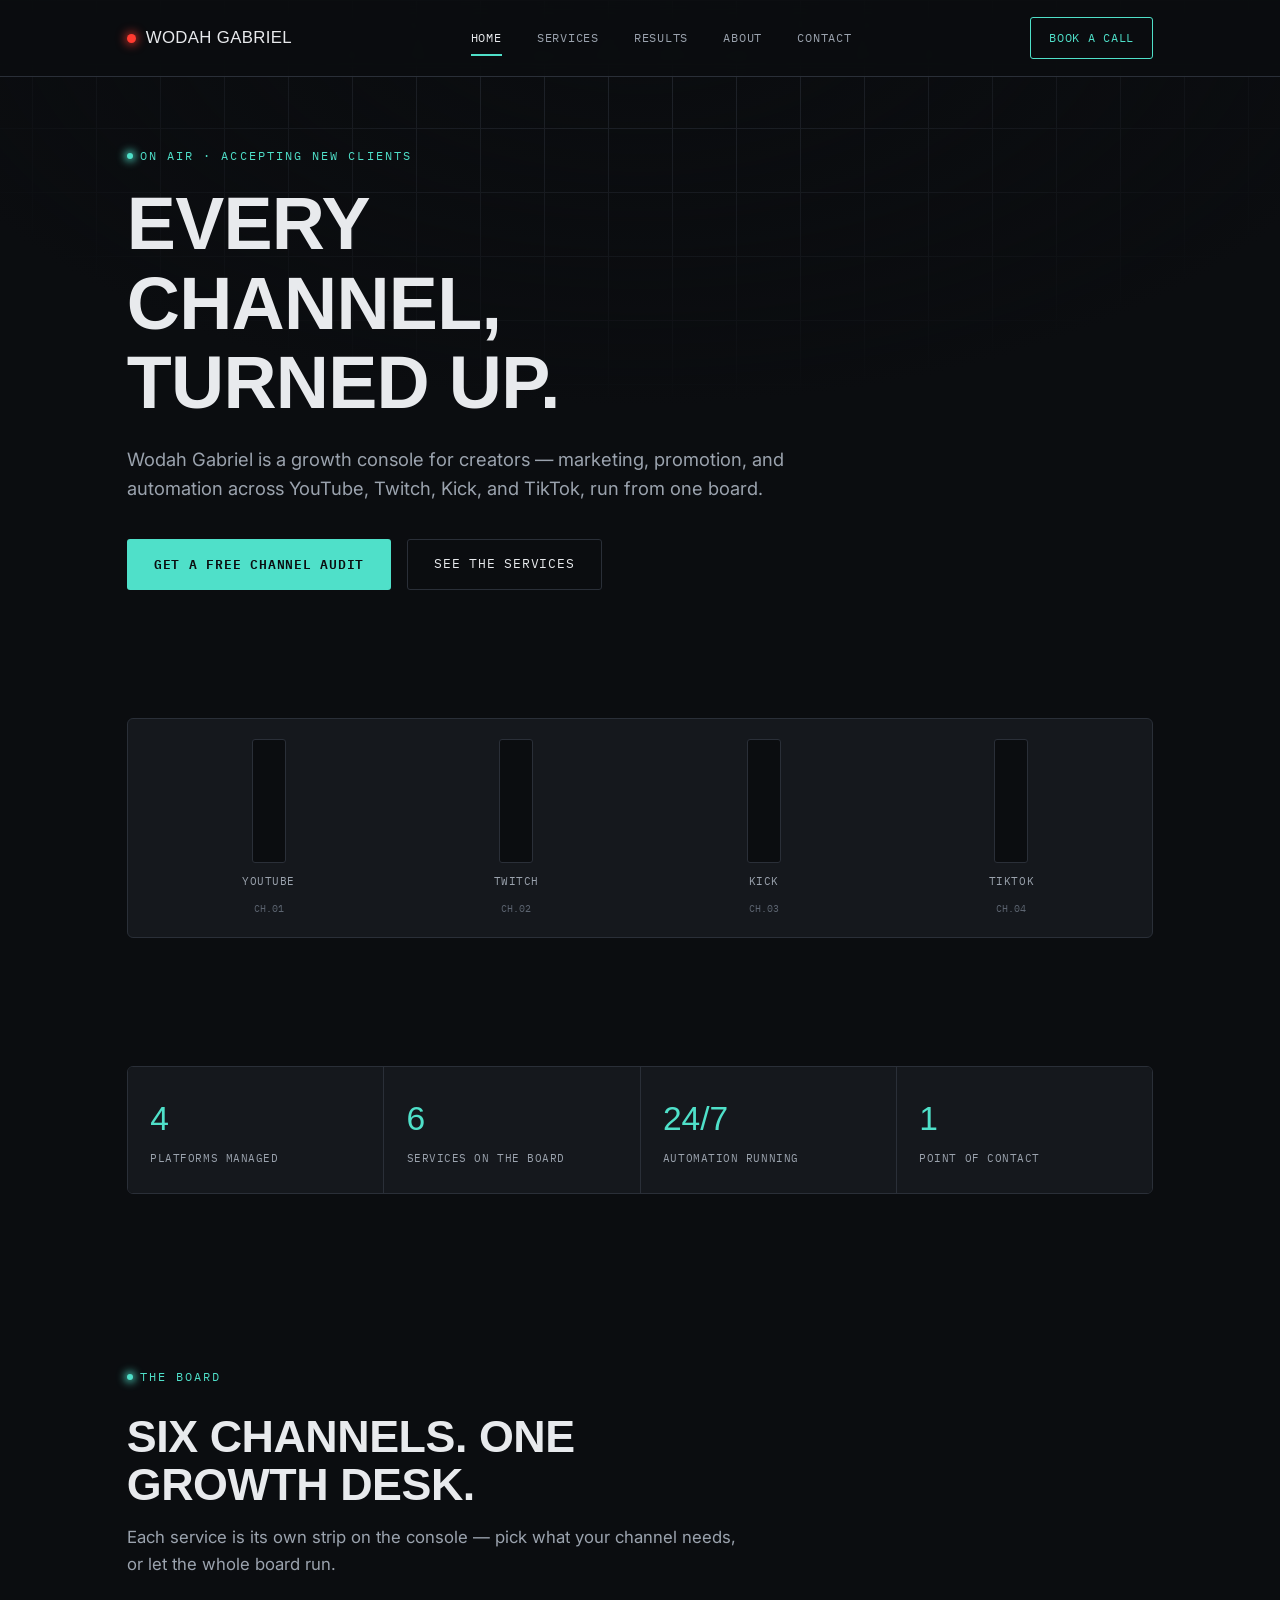
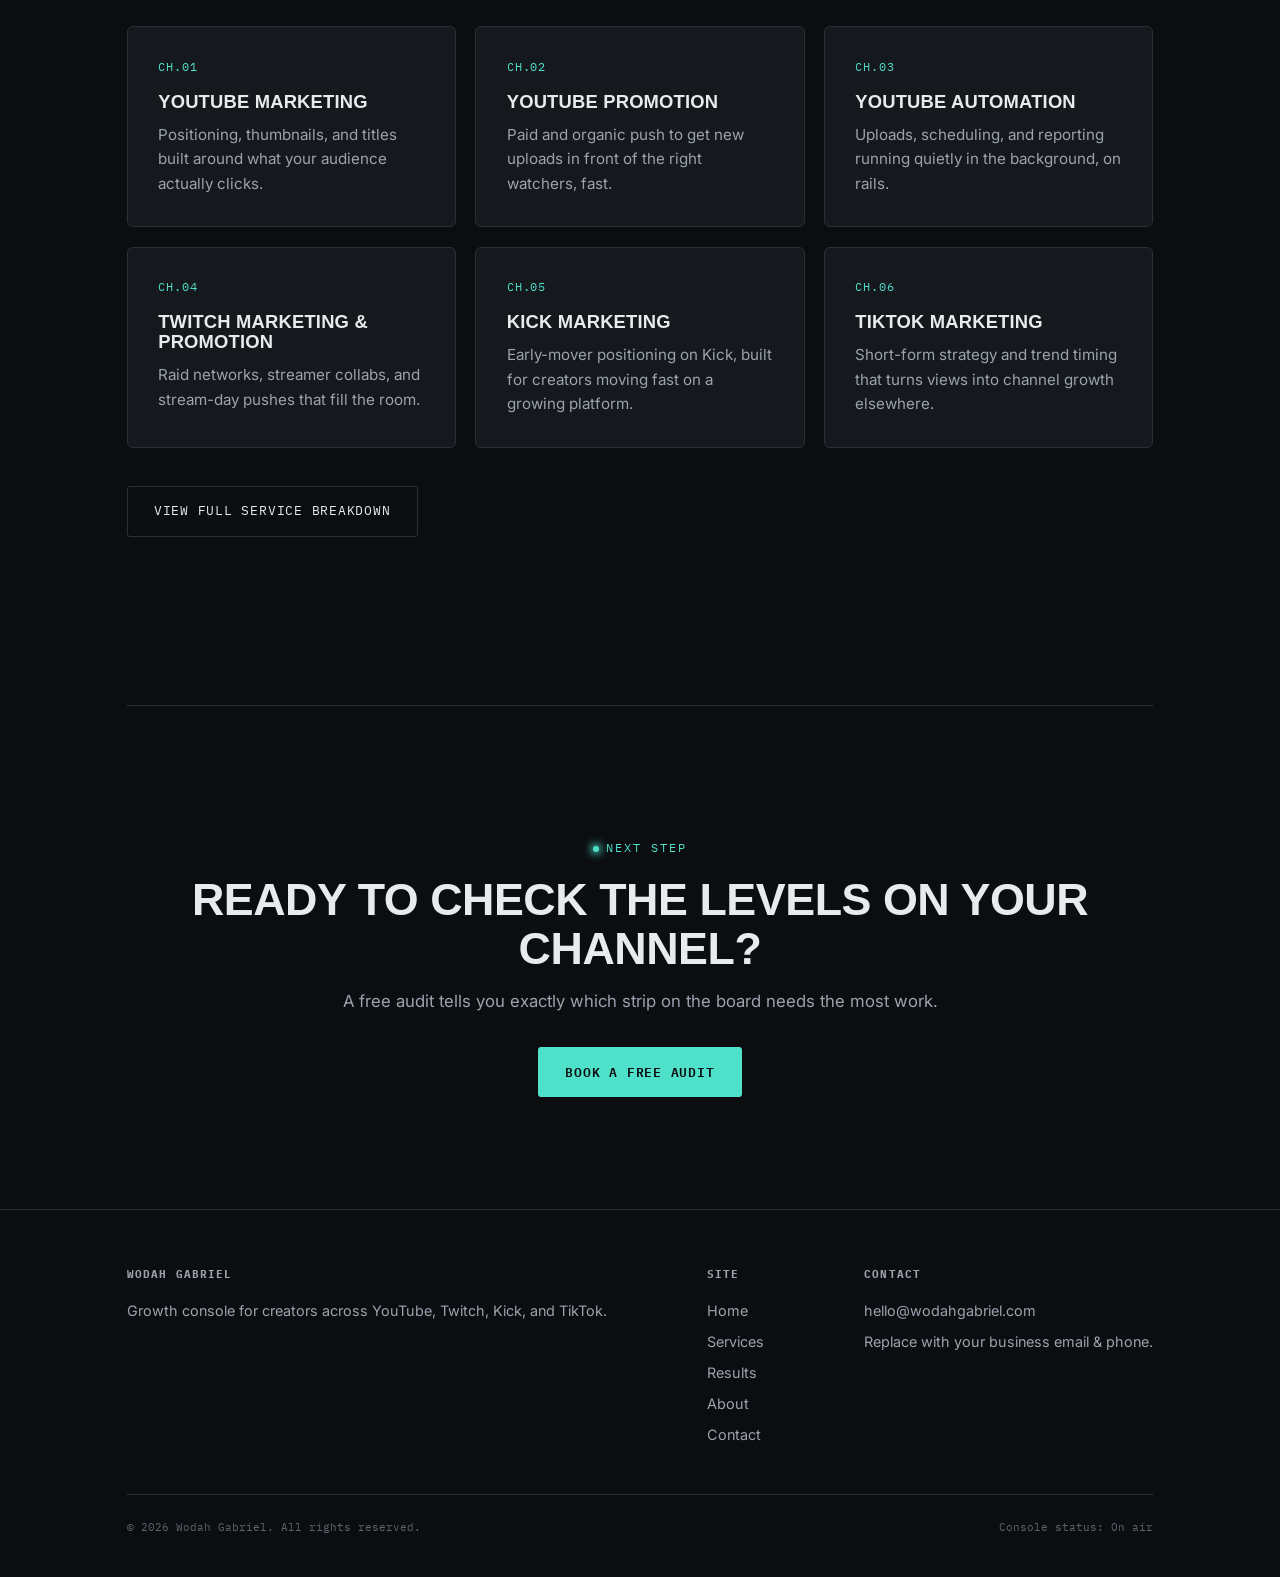
==== index.html @ a5ac324b "Rename index (2).html to index.html" ====
<!DOCTYPE html>
<html lang="en">
<head>
<meta charset="UTF-8">
<meta name="viewport" content="width=device-width, initial-scale=1.0">
<title>Wodah Gabriel — Creator Growth Console</title>
<meta name="description" content="Wodah Gabriel runs marketing, promotion, and automation for YouTube, Twitch, Kick and TikTok creators. One console, every channel, turned up.">
<link rel="stylesheet" href="style.css">
</head>
<body>

<header class="site">
  <div class="nav">
    <a href="index.html" class="brand"><span class="dot"></span> Wodah Gabriel</a>
    <nav class="links">
      <a href="index.html" class="active">Home</a>
      <a href="services.html">Services</a>
      <a href="results.html">Results</a>
      <a href="about.html">About</a>
      <a href="contact.html">Contact</a>
    </nav>
    <a href="contact.html" class="nav-cta">Book a call</a>
  </div>
</header>

<section class="tight">
  <div class="wrap">
    <span class="eyebrow">On air · Accepting new clients</span>
    <h1 style="margin-top:1.1rem; max-width: 15ch;">Every channel, turned up.</h1>
    <p class="lede" style="margin-top:1.4rem; font-size:1.15rem;">Wodah Gabriel is a growth console for creators — marketing, promotion, and automation across YouTube, Twitch, Kick, and TikTok, run from one board.</p>
    <div style="display:flex; gap:1rem; margin-top:2.2rem; flex-wrap:wrap;">
      <a href="contact.html" class="btn btn-primary">Get a free channel audit</a>
      <a href="services.html" class="btn btn-ghost">See the services</a>
    </div>
  </div>
</section>

<section class="tight">
  <div class="wrap">
    <div class="console" role="img" aria-label="Four channel level meters representing YouTube, Twitch, Kick, and TikTok growth">
      <div class="channel">
        <div class="meter"><div class="level"></div></div>
        <span class="label">YouTube</span>
        <span class="id">CH.01</span>
      </div>
      <div class="channel">
        <div class="meter"><div class="level"></div></div>
        <span class="label">Twitch</span>
        <span class="id">CH.02</span>
      </div>
      <div class="channel">
        <div class="meter"><div class="level"></div></div>
        <span class="label">Kick</span>
        <span class="id">CH.03</span>
      </div>
      <div class="channel">
        <div class="meter"><div class="level"></div></div>
        <span class="label">TikTok</span>
        <span class="id">CH.04</span>
      </div>
    </div>
  </div>
</section>

<section class="tight">
  <div class="wrap">
    <div class="readout">
      <div class="stat"><div class="num">4</div><div class="cap">Platforms managed</div></div>
      <div class="stat"><div class="num">6</div><div class="cap">Services on the board</div></div>
      <div class="stat"><div class="num">24/7</div><div class="cap">Automation running</div></div>
      <div class="stat"><div class="num">1</div><div class="cap">Point of contact</div></div>
    </div>
  </div>
</section>

<section>
  <div class="wrap">
    <div class="section-head">
      <span class="eyebrow">The board</span>
      <h2>Six channels. One growth desk.</h2>
      <p class="lede" style="margin-top:1rem;">Each service is its own strip on the console — pick what your channel needs, or let the whole board run.</p>
    </div>
    <div class="panel-grid grid-3">
      <div class="card">
        <span class="ch">CH.01</span>
        <h3>YouTube Marketing</h3>
        <p>Positioning, thumbnails, and titles built around what your audience actually clicks.</p>
      </div>
      <div class="card">
        <span class="ch">CH.02</span>
        <h3>YouTube Promotion</h3>
        <p>Paid and organic push to get new uploads in front of the right watchers, fast.</p>
      </div>
      <div class="card">
        <span class="ch">CH.03</span>
        <h3>YouTube Automation</h3>
        <p>Uploads, scheduling, and reporting running quietly in the background, on rails.</p>
      </div>
      <div class="card">
        <span class="ch">CH.04</span>
        <h3>Twitch Marketing &amp; Promotion</h3>
        <p>Raid networks, streamer collabs, and stream-day pushes that fill the room.</p>
      </div>
      <div class="card">
        <span class="ch">CH.05</span>
        <h3>Kick Marketing</h3>
        <p>Early-mover positioning on Kick, built for creators moving fast on a growing platform.</p>
      </div>
      <div class="card">
        <span class="ch">CH.06</span>
        <h3>TikTok Marketing</h3>
        <p>Short-form strategy and trend timing that turns views into channel growth elsewhere.</p>
      </div>
    </div>
    <div style="margin-top:2.4rem;">
      <a href="services.html" class="btn btn-ghost">View full service breakdown</a>
    </div>
  </div>
</section>

<section class="tight">
  <div class="wrap">
    <hr class="hairline">
  </div>
</section>

<section class="tight">
  <div class="wrap" style="text-align:center;">
    <span class="eyebrow" style="justify-content:center;">Next step</span>
    <h2 style="margin-top:1rem;">Ready to check the levels on your channel?</h2>
    <p class="lede" style="margin: 1rem auto 0; text-align:center;">A free audit tells you exactly which strip on the board needs the most work.</p>
    <div style="margin-top:2rem;">
      <a href="contact.html" class="btn btn-primary">Book a free audit</a>
    </div>
  </div>
</section>

<footer class="site">
  <div class="wrap">
    <div class="footer-grid">
      <div class="footer-col">
        <h4>Wodah Gabriel</h4>
        <p>Growth console for creators across YouTube, Twitch, Kick, and TikTok.</p>
      </div>
      <div class="footer-col">
        <h4>Site</h4>
        <a href="index.html">Home</a>
        <a href="services.html">Services</a>
        <a href="results.html">Results</a>
        <a href="about.html">About</a>
        <a href="contact.html">Contact</a>
      </div>
      <div class="footer-col">
        <h4>Contact</h4>
        <a href="mailto:hello@wodahgabriel.com">hello@wodahgabriel.com</a>
        <p>Replace with your business email &amp; phone.</p>
      </div>
    </div>
    <div class="footer-bottom">
      <span>© 2026 Wodah Gabriel. All rights reserved.</span>
      <span>Console status: On air</span>
    </div>
  </div>
</footer>

</body>
</html>
---- style.css ----
/* ============================================================
   WODAH GABRIEL — Broadcast Console Design System
   ============================================================ */

@import url('https://fonts.googleapis.com/css2?family=Archivo+Expanded:wght@600;700;800&family=Inter:wght@400;500;600;700&family=IBM+Plex+Mono:wght@400;500;600&display=swap');

:root {
  /* Color tokens */
  --void: #0B0D10;
  --panel: #15181D;
  --panel-raised: #1B1F26;
  --hairline: #2A2F38;
  --signal-red: #FF3B30;
  --console-cyan: #4FE0C9;
  --fader-amber: #F5A623;
  --text-hi: #E8EAED;
  --text-mid: #9BA3AE;
  --text-low: #5C6470;

  /* Type */
  --display: 'Archivo Expanded', sans-serif;
  --body: 'Inter', sans-serif;
  --mono: 'IBM Plex Mono', monospace;

  /* Layout */
  --max-w: 1180px;
  --edge: 6vw;
}

* { box-sizing: border-box; margin: 0; padding: 0; }

html { scroll-behavior: smooth; }

body {
  background: var(--void);
  color: var(--text-hi);
  font-family: var(--body);
  line-height: 1.6;
  -webkit-font-smoothing: antialiased;
  background-image:
    linear-gradient(var(--hairline) 1px, transparent 1px),
    linear-gradient(90deg, var(--hairline) 1px, transparent 1px);
  background-size: 64px 64px;
  background-position: center top;
  background-attachment: fixed;
  background-color: var(--void);
}

/* subtle grid fade so it doesn't overwhelm content */
body::before {
  content: "";
  position: fixed;
  inset: 0;
  background: radial-gradient(ellipse 80% 60% at 50% 0%, rgba(11,13,16,0.2), var(--void) 75%);
  pointer-events: none;
  z-index: 0;
}

a { color: inherit; text-decoration: none; }
img { max-width: 100%; display: block; }
ul { list-style: none; }

.wrap { max-width: var(--max-w); margin: 0 auto; padding: 0 var(--edge); position: relative; z-index: 1; }

h1, h2, h3 {
  font-family: var(--display);
  font-weight: 700;
  letter-spacing: -0.01em;
  line-height: 1.08;
  text-transform: uppercase;
}

h1 { font-size: clamp(2.4rem, 6vw, 4.6rem); }
h2 { font-size: clamp(1.8rem, 4vw, 2.8rem); }
h3 { font-size: 1.15rem; letter-spacing: 0.01em; }

.eyebrow {
  font-family: var(--mono);
  font-size: 0.72rem;
  letter-spacing: 0.18em;
  text-transform: uppercase;
  color: var(--console-cyan);
  display: inline-flex;
  align-items: center;
  gap: 0.6em;
}
.eyebrow::before {
  content: "";
  width: 6px; height: 6px;
  border-radius: 50%;
  background: var(--console-cyan);
  box-shadow: 0 0 8px 2px var(--console-cyan);
}

p.lede { color: var(--text-mid); font-size: 1.05rem; max-width: 60ch; }

/* ---------- Header / Nav ---------- */
header.site {
  position: sticky; top: 0; z-index: 50;
  background: rgba(11,13,16,0.85);
  backdrop-filter: blur(10px);
  border-bottom: 1px solid var(--hairline);
}
.nav {
  max-width: var(--max-w); margin: 0 auto; padding: 0 var(--edge);
  display: flex; align-items: center; justify-content: space-between;
  height: 76px;
}
.brand { display: flex; align-items: center; gap: 10px; font-family: var(--display); font-size: 1.05rem; letter-spacing: 0.02em; text-transform: uppercase; }
.brand .dot { width: 9px; height: 9px; border-radius: 50%; background: var(--signal-red); box-shadow: 0 0 10px 2px rgba(255,59,48,0.7); animation: pulse 2s ease-in-out infinite; }
@keyframes pulse { 0%,100%{opacity:1} 50%{opacity:0.35} }

nav.links { display: flex; gap: 2.2rem; font-family: var(--mono); font-size: 0.78rem; letter-spacing: 0.06em; text-transform: uppercase; }
nav.links a { color: var(--text-mid); position: relative; padding: 6px 0; transition: color .2s; }
nav.links a:hover, nav.links a.active { color: var(--text-hi); }
nav.links a.active::after {
  content: ""; position: absolute; left: 0; right: 0; bottom: -2px; height: 2px; background: var(--console-cyan);
}

.nav-cta {
  font-family: var(--mono); font-size: 0.75rem; letter-spacing: 0.06em; text-transform: uppercase;
  border: 1px solid var(--console-cyan); color: var(--console-cyan);
  padding: 10px 18px; border-radius: 3px; transition: all .2s;
}
.nav-cta:hover { background: var(--console-cyan); color: var(--void); }

.menu-toggle { display: none; }

/* ---------- Buttons ---------- */
.btn {
  display: inline-flex; align-items: center; gap: 10px;
  font-family: var(--mono); font-size: 0.8rem; letter-spacing: 0.06em; text-transform: uppercase;
  padding: 14px 26px; border-radius: 3px; border: 1px solid transparent; cursor: pointer;
  transition: transform .15s ease, box-shadow .15s ease;
}
.btn-primary { background: var(--console-cyan); color: var(--void); font-weight: 600; }
.btn-primary:hover { transform: translateY(-2px); box-shadow: 0 8px 24px rgba(79,224,201,0.25); }
.btn-ghost { border-color: var(--hairline); color: var(--text-hi); }
.btn-ghost:hover { border-color: var(--text-mid); }

/* ---------- Sections ---------- */
section { padding: 6.5rem 0; position: relative; z-index: 1; }
section.tight { padding: 4rem 0; }
.section-head { margin-bottom: 3rem; max-width: 62ch; }
.section-head .eyebrow { margin-bottom: 1rem; }
.section-head h2 { margin-top: 0.6rem; }

hr.hairline { border: none; border-top: 1px solid var(--hairline); }

/* ---------- Channel strip meters (signature element) ---------- */
.console {
  display: flex; gap: clamp(10px, 2vw, 22px);
  align-items: flex-end;
  height: 220px;
  padding: 20px clamp(16px,3vw,28px);
  background: var(--panel);
  border: 1px solid var(--hairline);
  border-radius: 6px;
}
.channel { flex: 1; display: flex; flex-direction: column; align-items: center; justify-content: flex-end; height: 100%; gap: 10px; }
.meter {
  width: 100%; max-width: 34px; height: 140px;
  background: var(--void);
  border: 1px solid var(--hairline);
  border-radius: 3px;
  display: flex; flex-direction: column-reverse; overflow: hidden;
}
.meter .level {
  width: 100%;
  background: linear-gradient(to top, var(--console-cyan), var(--fader-amber) 85%, var(--signal-red) 100%);
  animation: rise 2.6s ease-in-out infinite alternate;
  border-radius: 2px 2px 0 0;
}
.channel:nth-child(1) .level { animation-delay: 0s; --h: 78%; }
.channel:nth-child(2) .level { animation-delay: .3s; --h: 55%; }
.channel:nth-child(3) .level { animation-delay: .6s; --h: 88%; }
.channel:nth-child(4) .level { animation-delay: .9s; --h: 62%; }
@keyframes rise { from { height: 18%; } to { height: var(--h, 70%); } }
.channel .label { font-family: var(--mono); font-size: 0.68rem; letter-spacing: 0.05em; color: var(--text-mid); text-transform: uppercase; text-align: center; }
.channel .id { font-family: var(--mono); font-size: 0.62rem; color: var(--text-low); }

@media (prefers-reduced-motion: reduce) {
  .meter .level, .brand .dot { animation: none; }
  .meter .level { height: var(--h, 70%); }
}

/* ---------- Cards / panels ---------- */
.panel-grid { display: grid; gap: 1.2rem; }
.grid-2 { grid-template-columns: repeat(2, 1fr); }
.grid-3 { grid-template-columns: repeat(3, 1fr); }

.card {
  background: var(--panel);
  border: 1px solid var(--hairline);
  border-radius: 6px;
  padding: 1.9rem;
  transition: border-color .2s, transform .2s;
}
.card:hover { border-color: var(--console-cyan); transform: translateY(-3px); }
.card .ch {
  font-family: var(--mono); font-size: 0.72rem; color: var(--console-cyan); letter-spacing: 0.08em; margin-bottom: 1rem; display: block;
}
.card h3 { margin-bottom: 0.7rem; }
.card p { color: var(--text-mid); font-size: 0.95rem; }
.card .tags { margin-top: 1rem; display: flex; gap: 0.5rem; flex-wrap: wrap; }
.tag {
  font-family: var(--mono); font-size: 0.65rem; letter-spacing: 0.04em; text-transform: uppercase;
  color: var(--text-low); border: 1px solid var(--hairline); padding: 3px 9px; border-radius: 20px;
}

/* ---------- Stat readout row ---------- */
.readout { display: flex; flex-wrap: wrap; gap: 0; border: 1px solid var(--hairline); border-radius: 6px; overflow: hidden; }
.readout .stat { flex: 1; min-width: 150px; padding: 1.6rem 1.4rem; border-right: 1px solid var(--hairline); background: var(--panel); }
.readout .stat:last-child { border-right: none; }
.readout .num { font-family: var(--display); font-size: 2.1rem; color: var(--console-cyan); }
.readout .cap { font-family: var(--mono); font-size: 0.68rem; color: var(--text-mid); letter-spacing: 0.05em; text-transform: uppercase; margin-top: 4px; }

/* ---------- Footer ---------- */
footer.site {
  border-top: 1px solid var(--hairline);
  padding: 3.5rem 0 2.5rem;
  margin-top: 3rem;
}
.footer-grid { display: flex; justify-content: space-between; flex-wrap: wrap; gap: 2rem; }
.footer-col h4 { font-family: var(--mono); font-size: 0.7rem; letter-spacing: 0.1em; text-transform: uppercase; color: var(--text-mid); margin-bottom: 0.9rem; }
.footer-col a, .footer-col p { color: var(--text-mid); font-size: 0.9rem; display: block; margin-bottom: 0.5rem; }
.footer-col a:hover { color: var(--console-cyan); }
.footer-bottom { margin-top: 2.5rem; padding-top: 1.5rem; border-top: 1px solid var(--hairline); font-family: var(--mono); font-size: 0.7rem; color: var(--text-low); display: flex; justify-content: space-between; flex-wrap: wrap; gap: 1rem; }

/* ---------- Forms ---------- */
.field { margin-bottom: 1.3rem; }
.field label { display: block; font-family: var(--mono); font-size: 0.72rem; letter-spacing: 0.06em; text-transform: uppercase; color: var(--text-mid); margin-bottom: 0.55rem; }
.field input, .field select, .field textarea {
  width: 100%; background: var(--panel); border: 1px solid var(--hairline); border-radius: 4px;
  padding: 0.85rem 1rem; color: var(--text-hi); font-family: var(--body); font-size: 0.95rem;
}
.field input:focus, .field select:focus, .field textarea:focus {
  outline: none; border-color: var(--console-cyan);
}
.field textarea { min-height: 130px; resize: vertical; }

/* Visible keyboard focus everywhere */
a:focus-visible, button:focus-visible, input:focus-visible, textarea:focus-visible, select:focus-visible {
  outline: 2px solid var(--console-cyan); outline-offset: 2px;
}

/* ---------- Responsive ---------- */
@media (max-width: 860px) {
  .grid-2, .grid-3 { grid-template-columns: 1fr; }
  nav.links { display: none; }
  .menu-toggle { display: block; }
  .console { height: auto; flex-wrap: wrap; }
  .channel { min-width: 70px; height: 180px; }
  .readout .stat { min-width: 45%; }
}
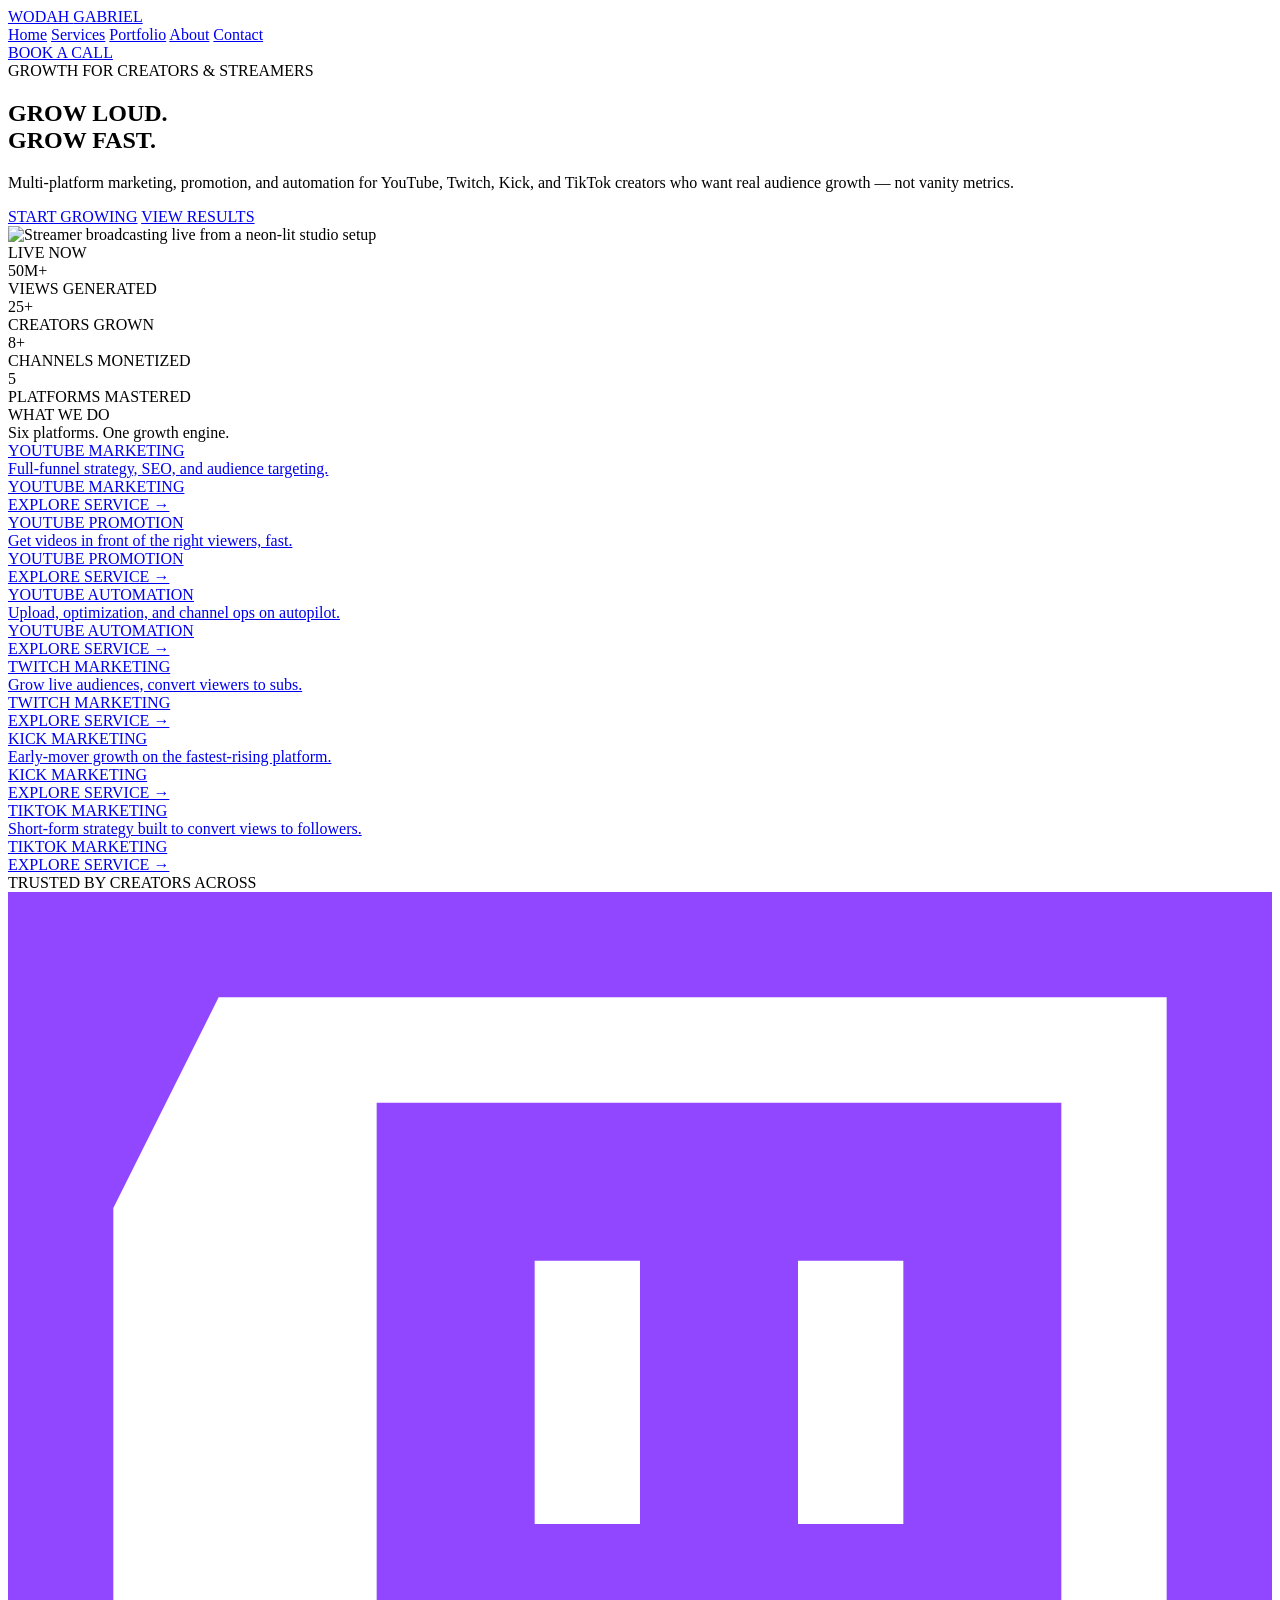
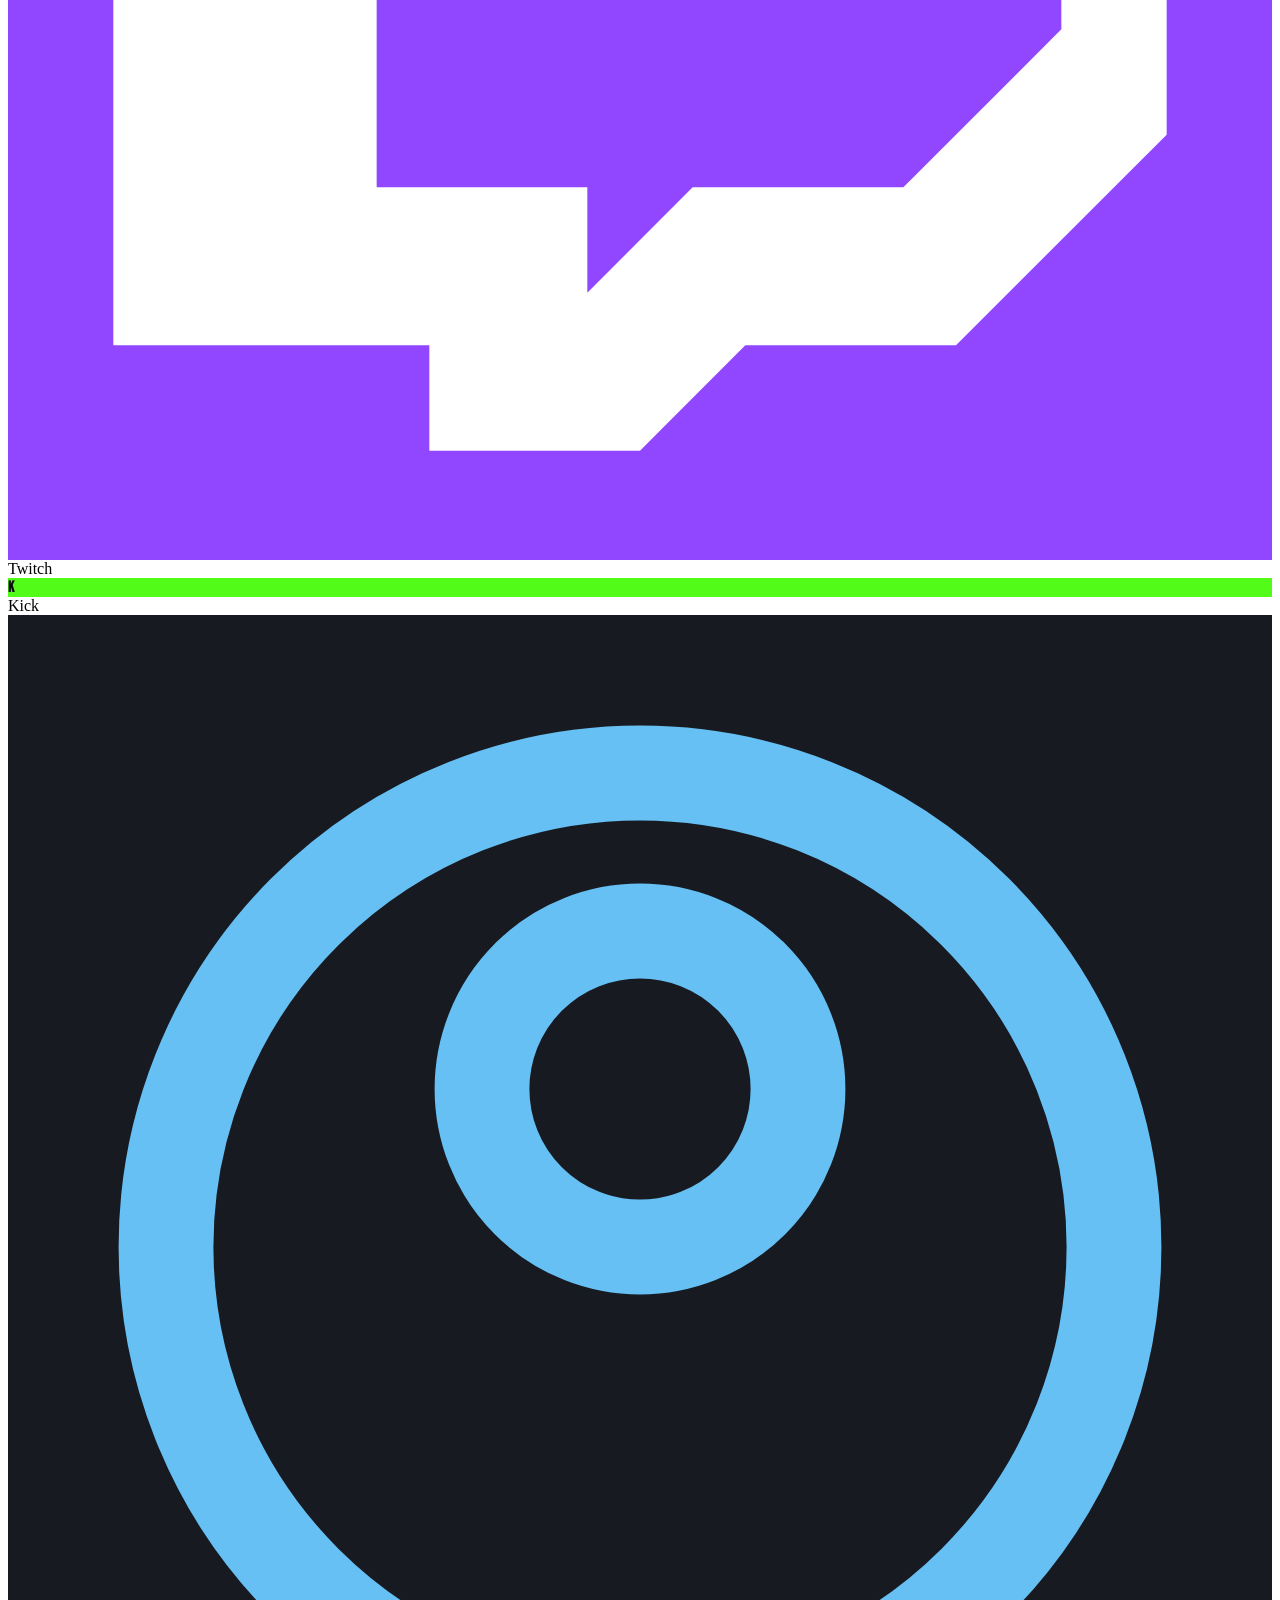
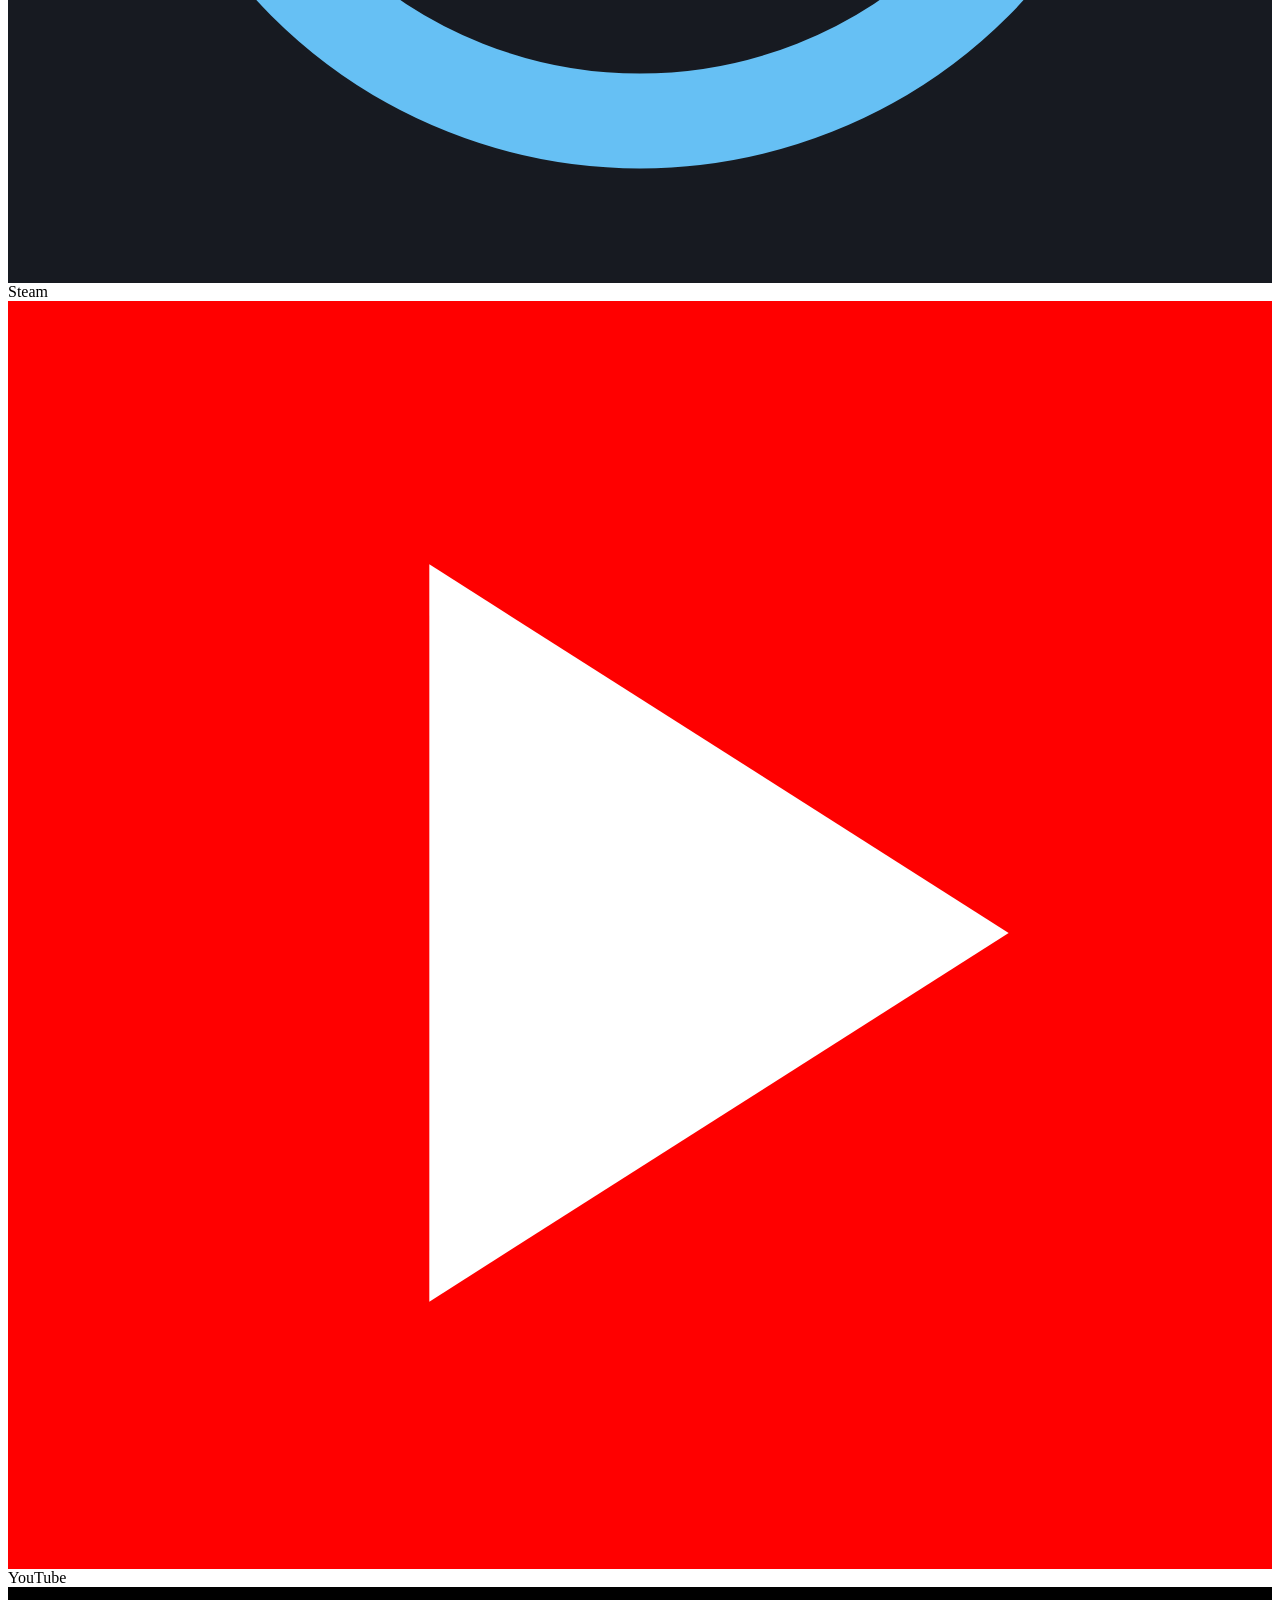
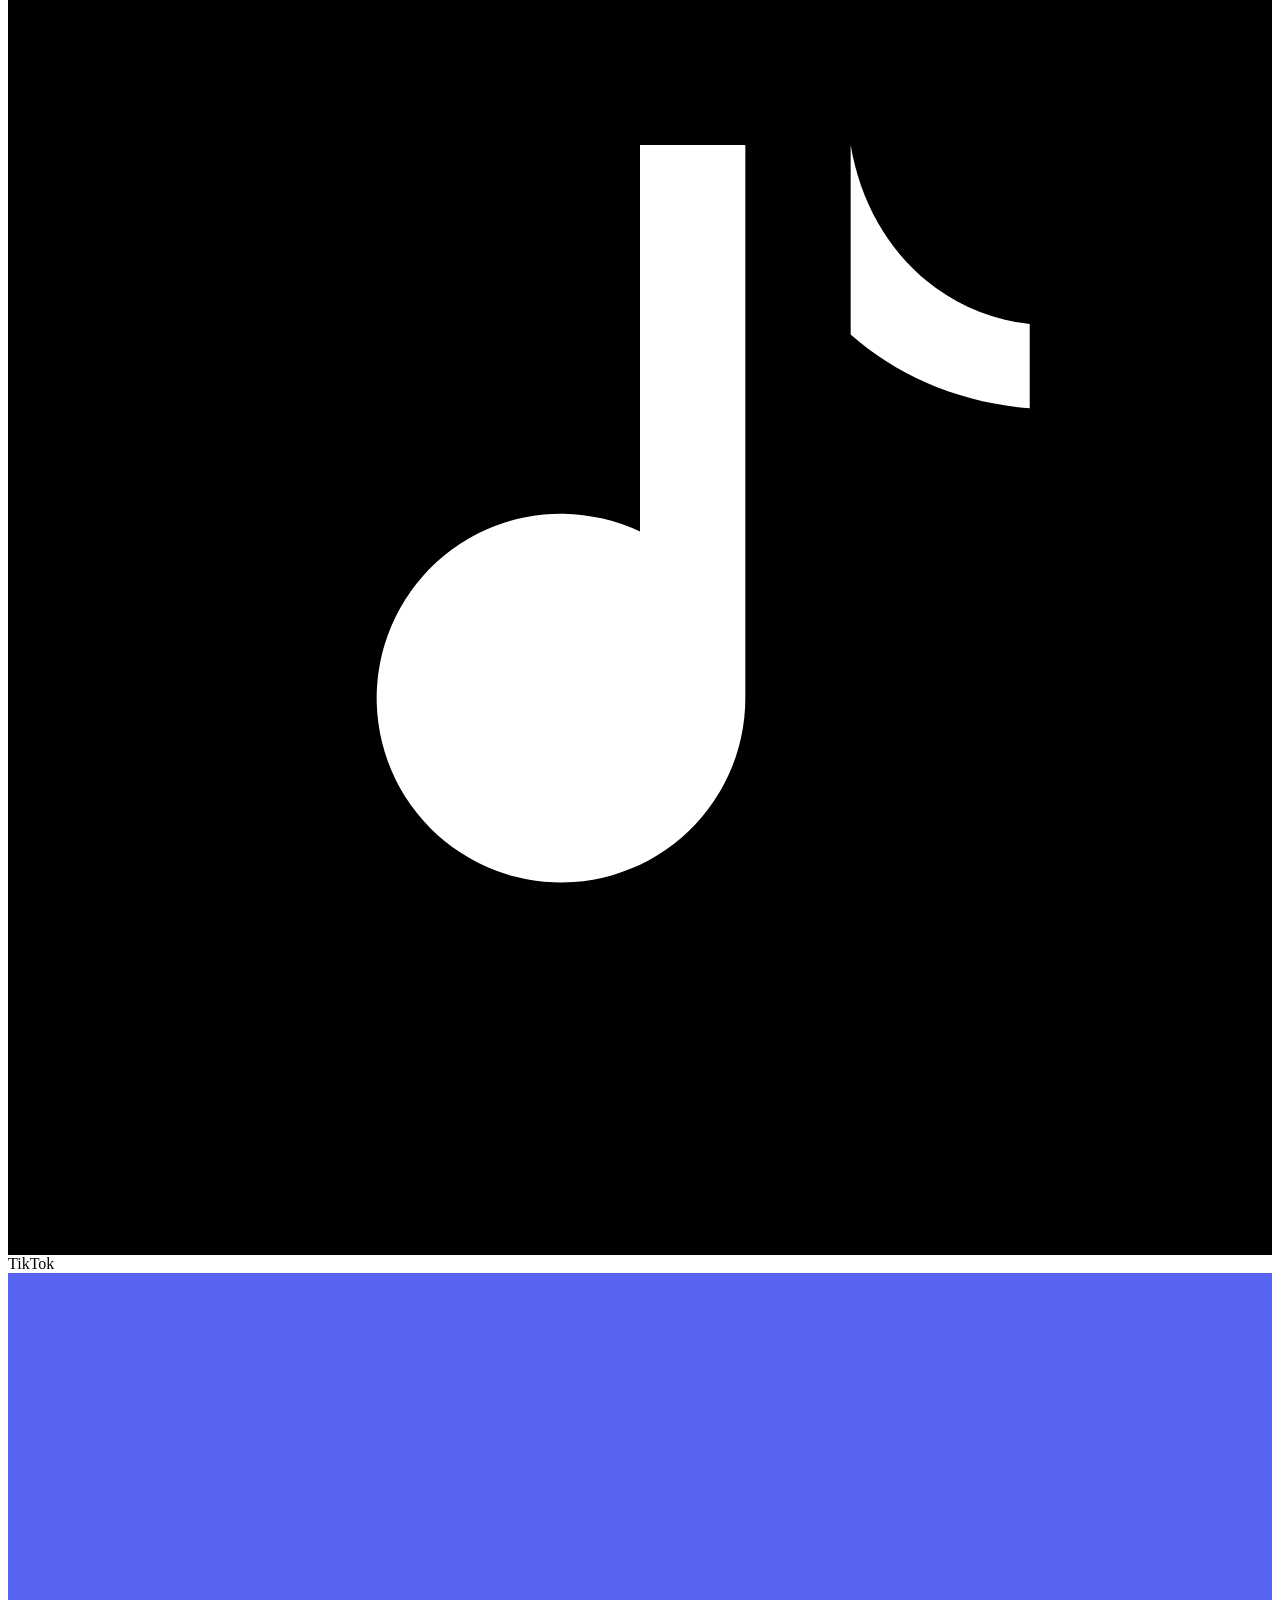
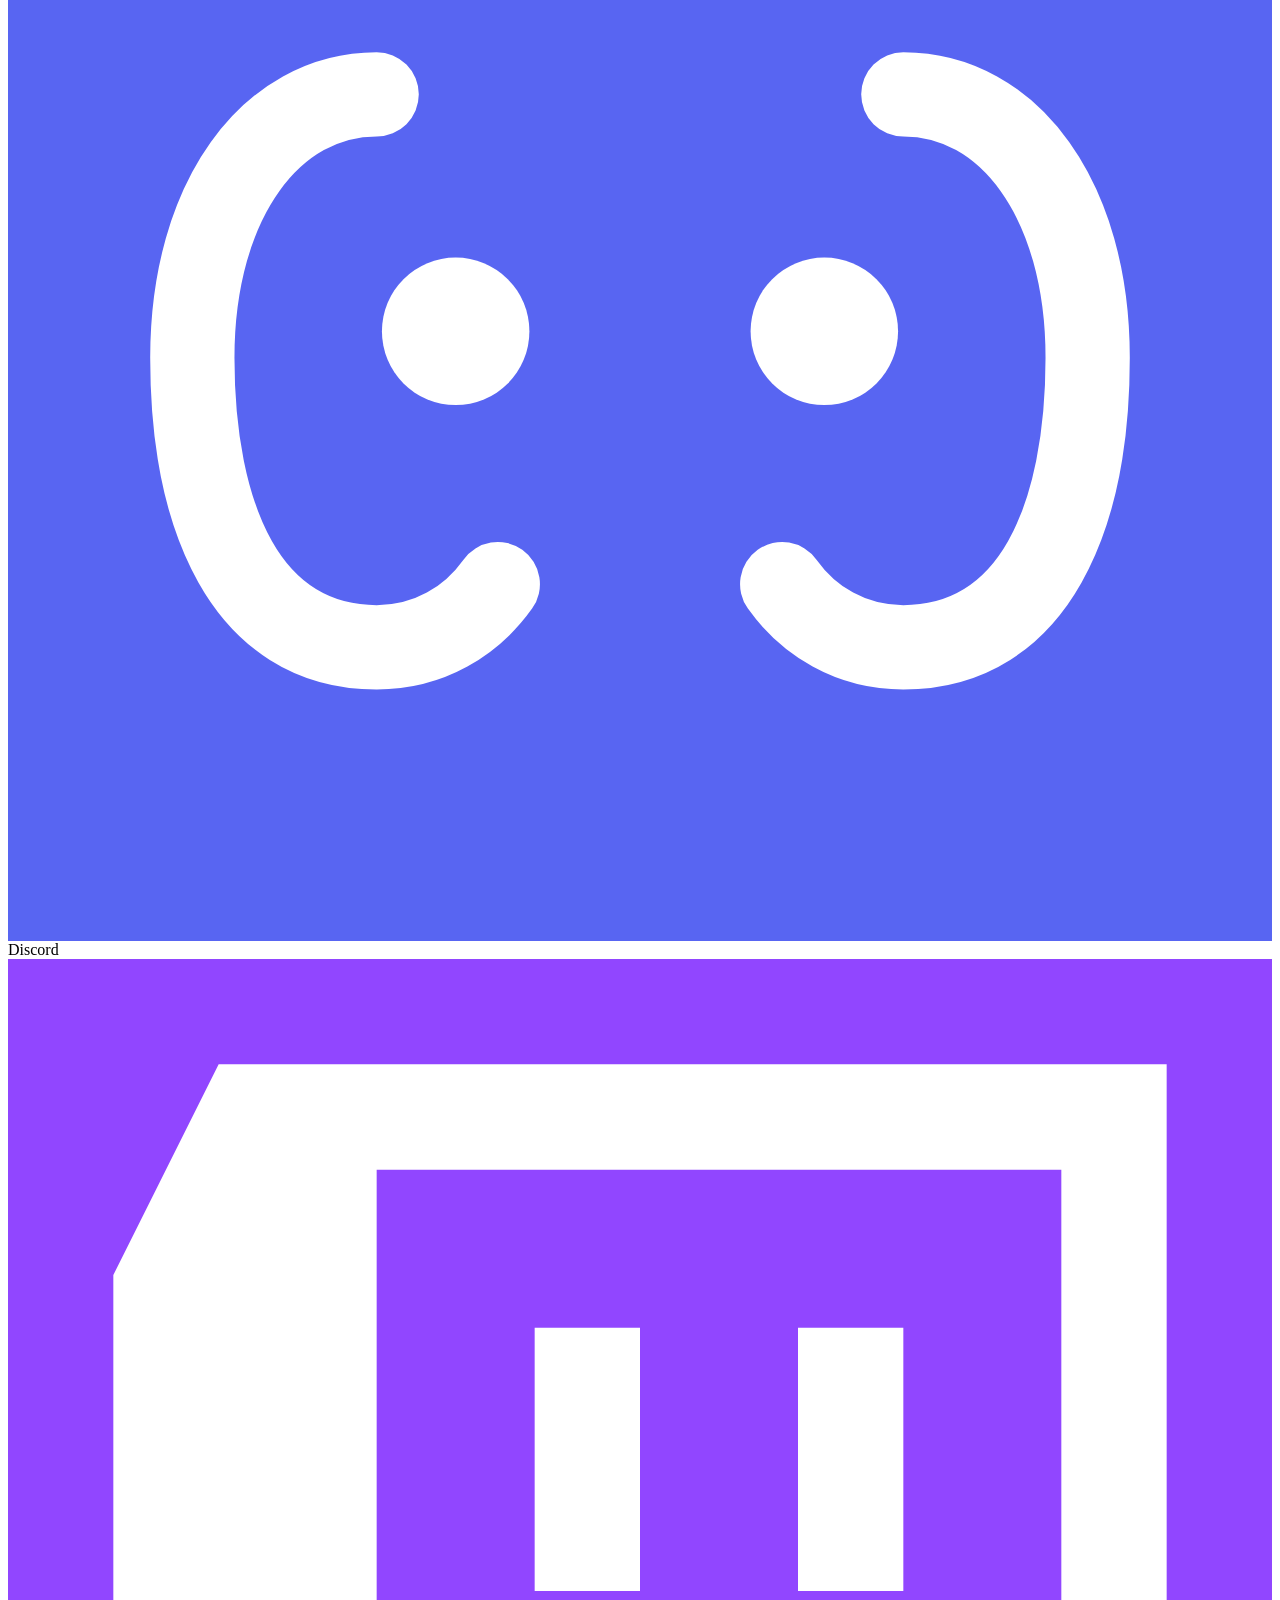
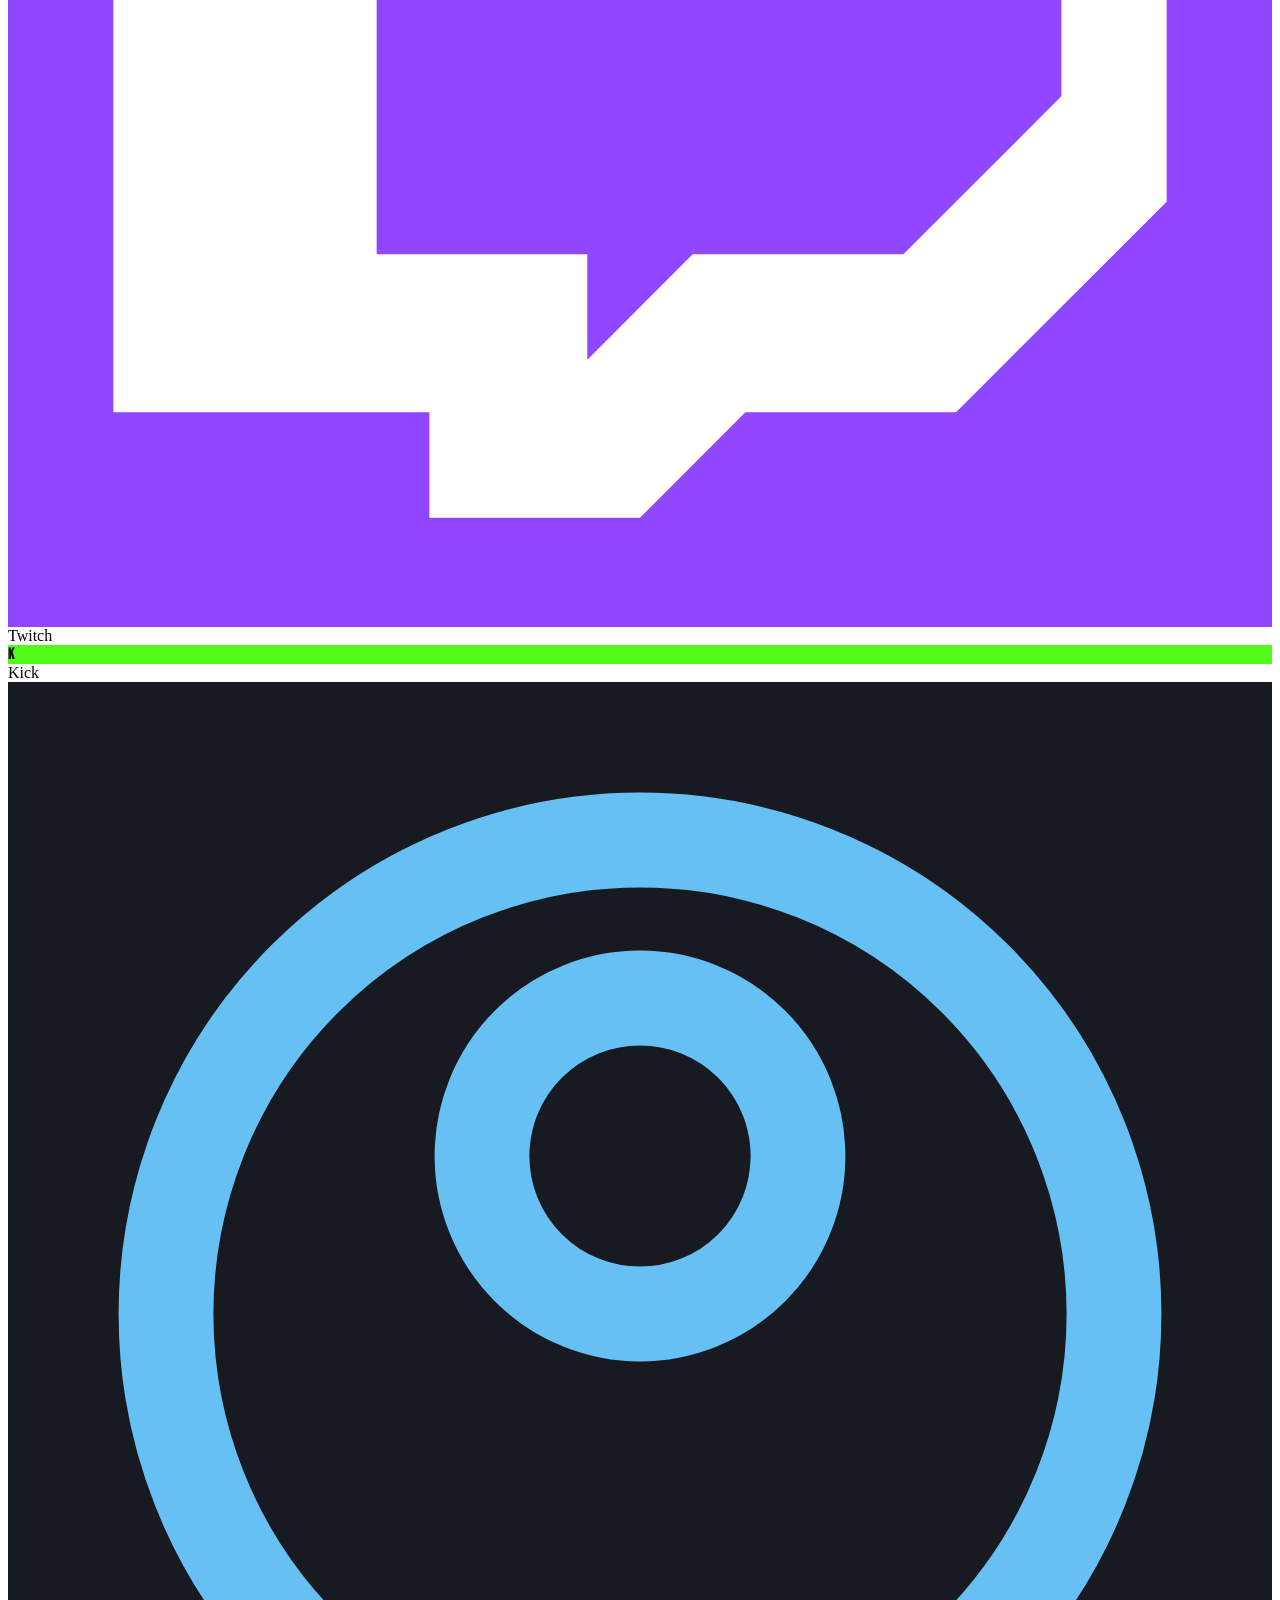
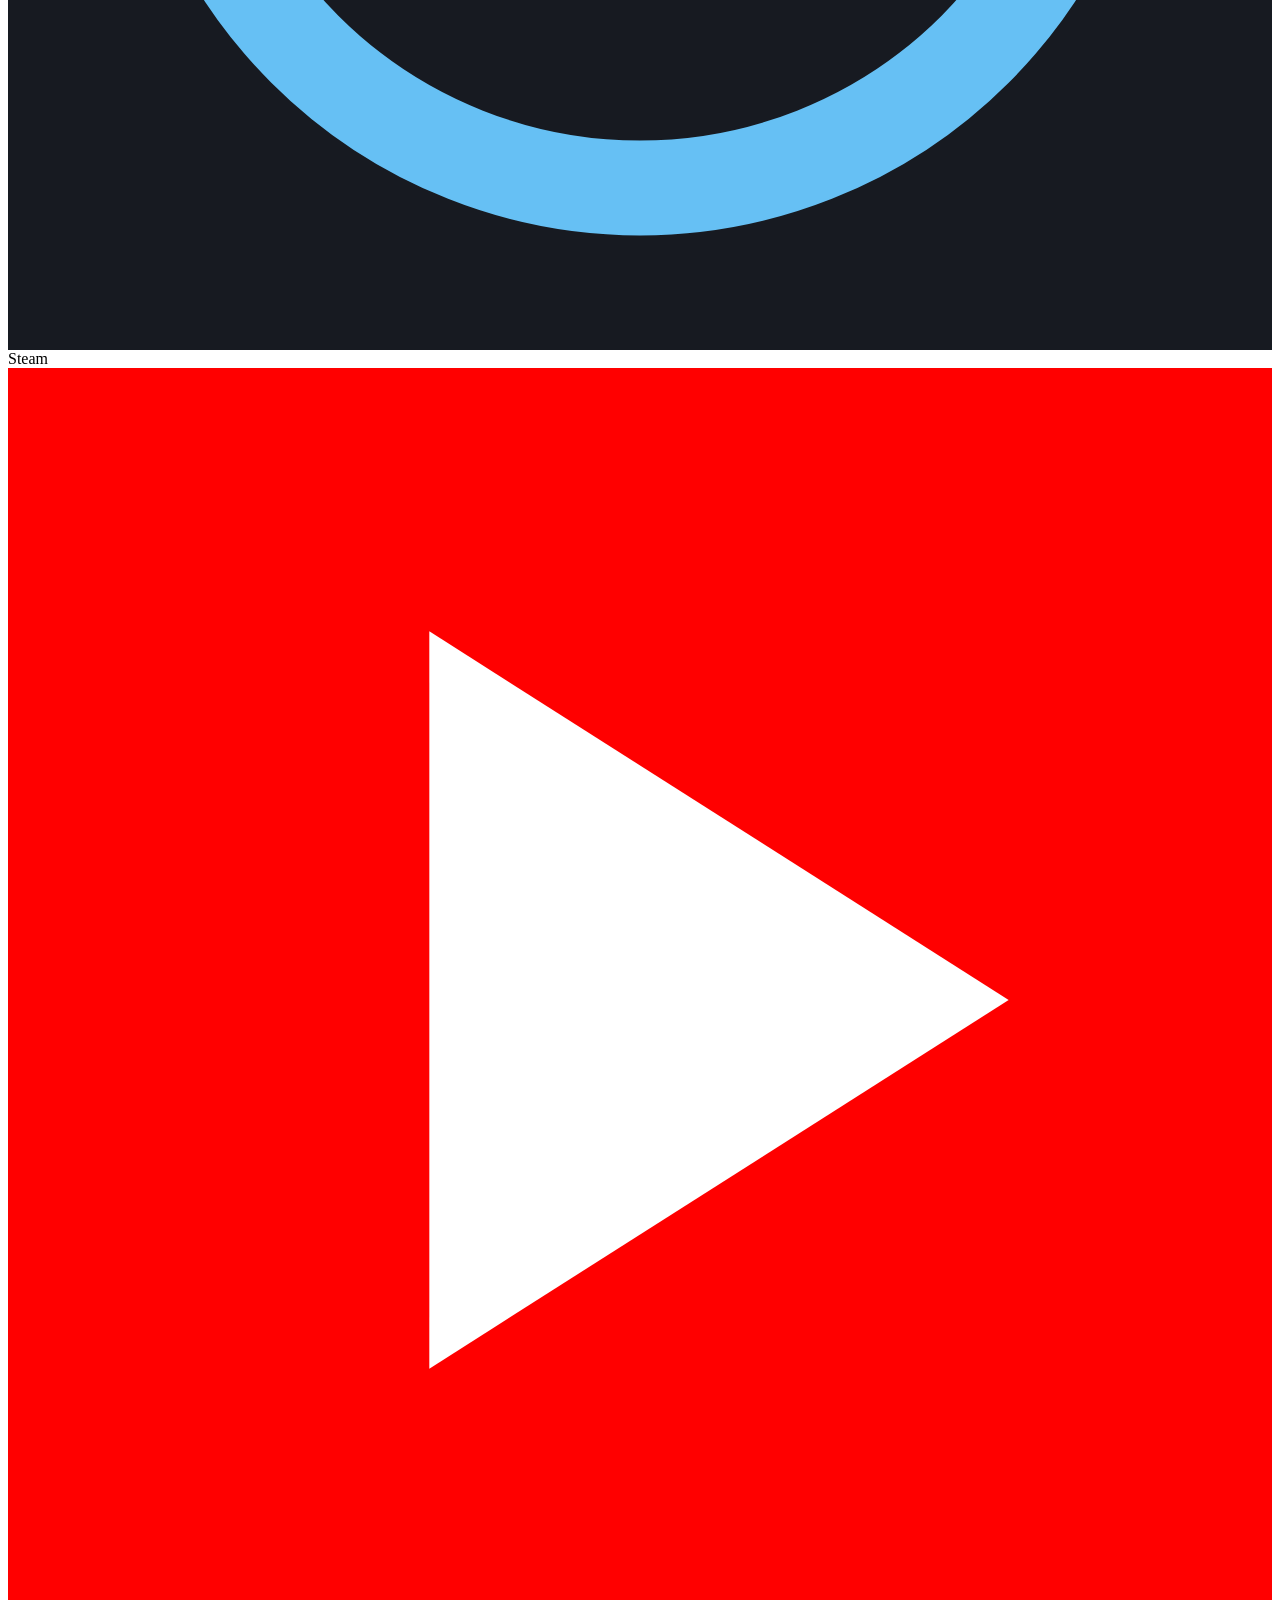
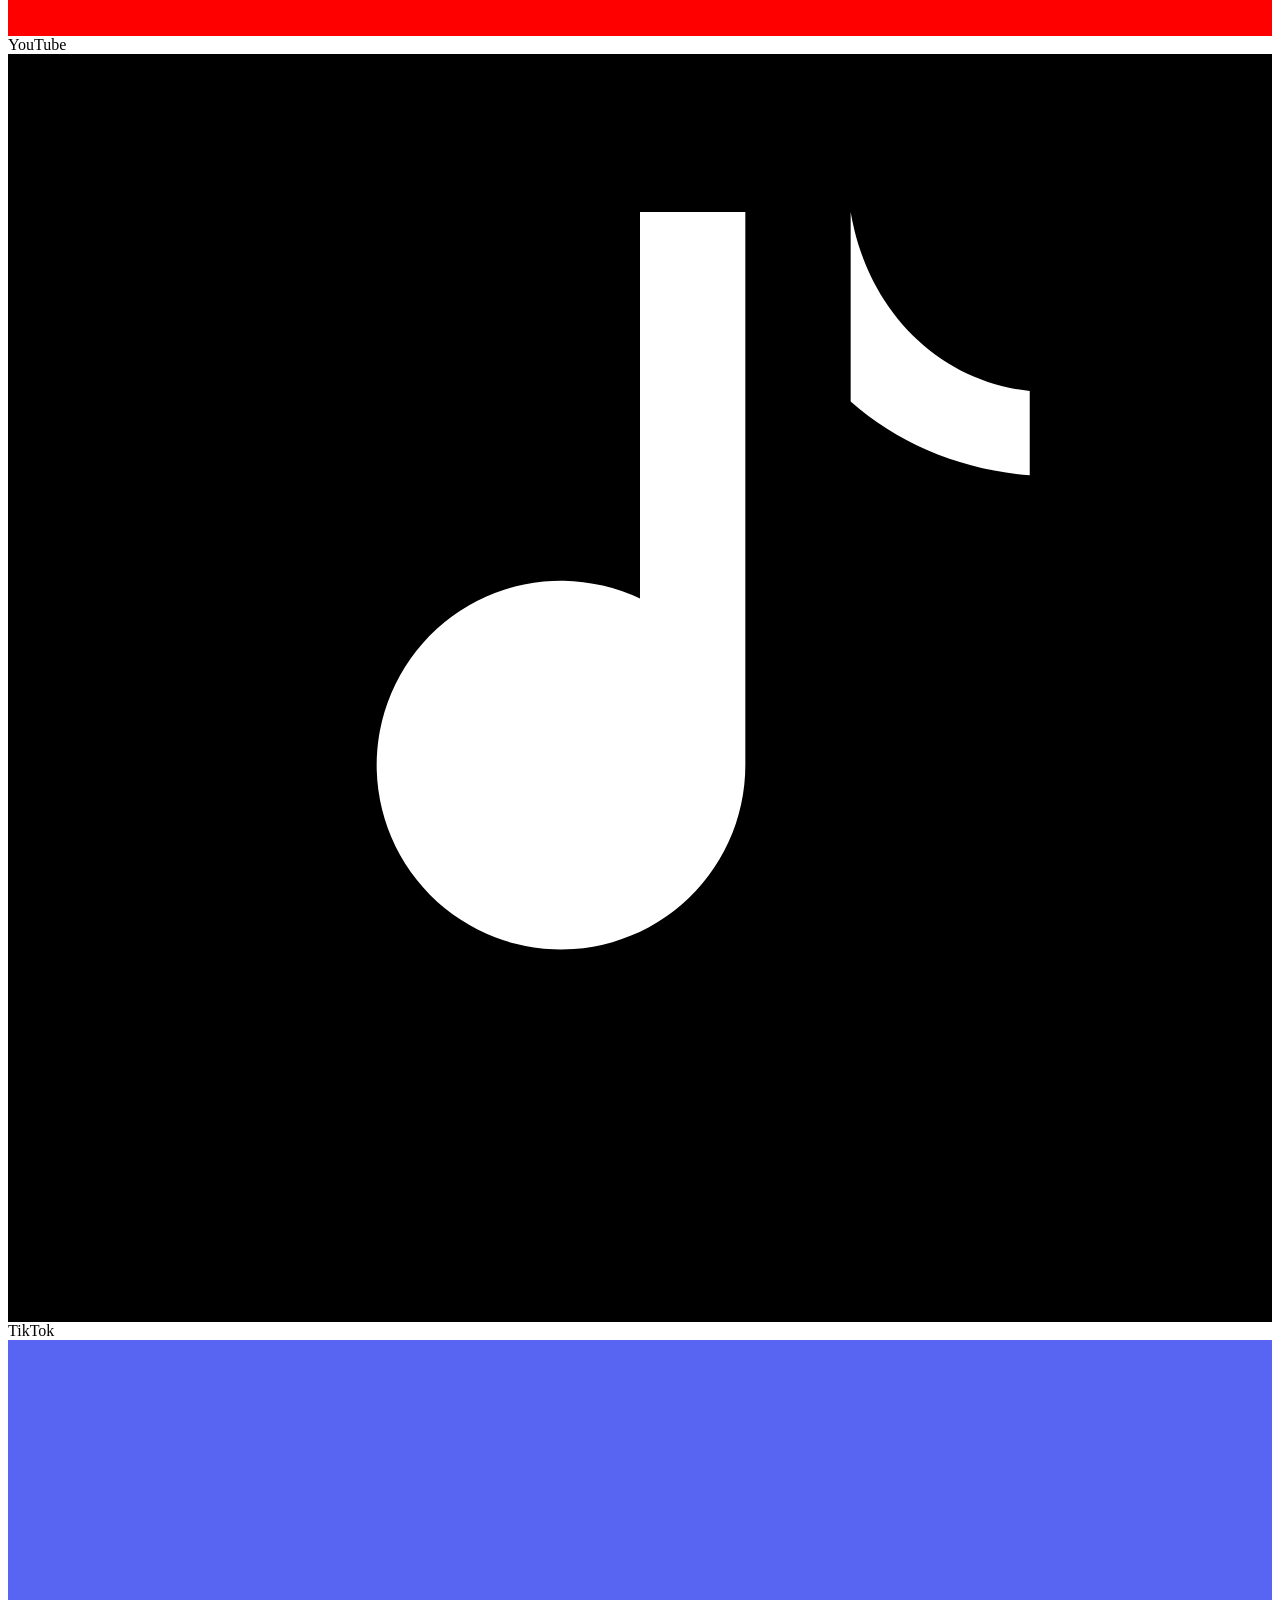
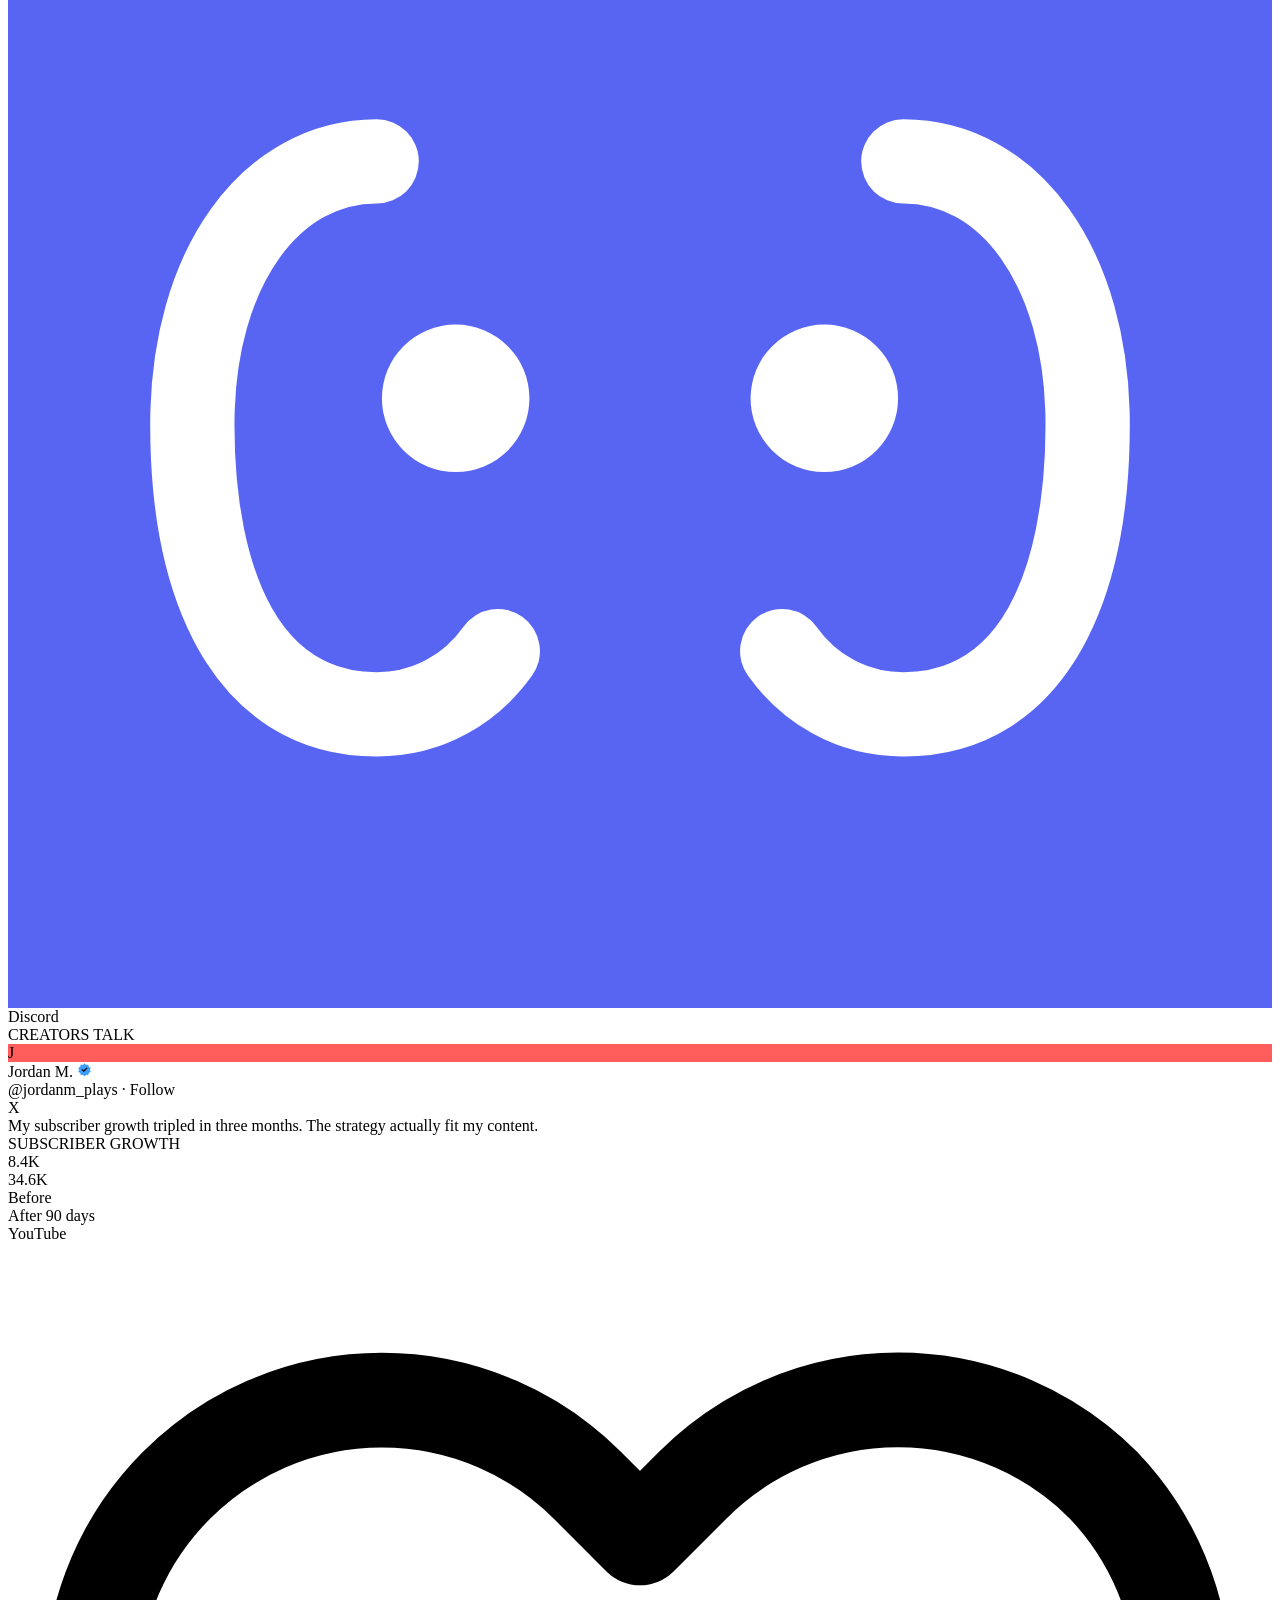
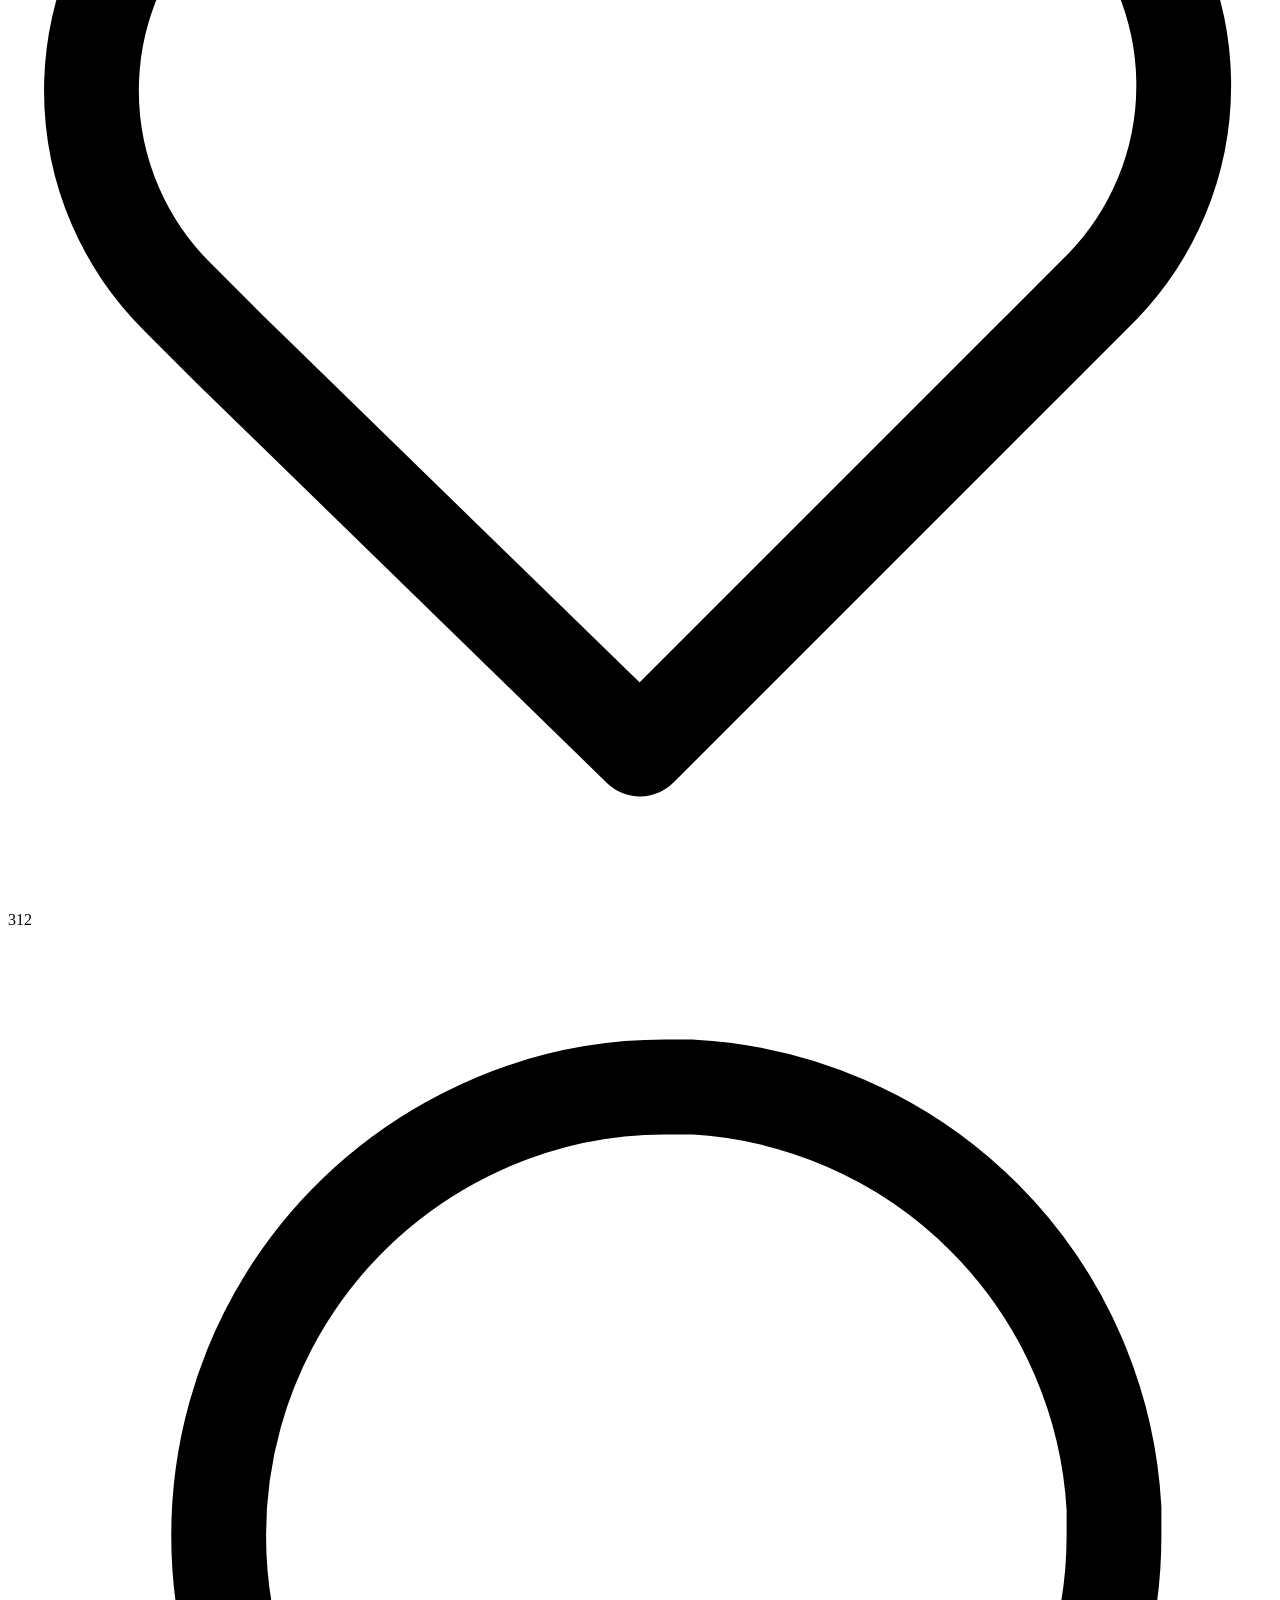
==== commit b41b4e0f: "Add files via upload" ====
--- a/index.html
+++ b/index.html
@@ -1,167 +1,408 @@
 <!DOCTYPE html>
 <html lang="en">
 <head>
-<meta charset="UTF-8">
-<meta name="viewport" content="width=device-width, initial-scale=1.0">
-<title>Wodah Gabriel — Creator Growth Console</title>
-<meta name="description" content="Wodah Gabriel runs marketing, promotion, and automation for YouTube, Twitch, Kick and TikTok creators. One console, every channel, turned up.">
-<link rel="stylesheet" href="style.css">
+<meta charset="utf-8">
+<title>Wodah Gabriel — Growth for Creators &amp; Streamers</title>
+<meta name="description" content="Multi-platform marketing, promotion, and automation for YouTube, Twitch, Kick, and TikTok creators who want real audience growth.">
+<meta name="viewport" content="width=device-width, initial-scale=1">
+<link rel="preconnect" href="https://fonts.googleapis.com">
+<link href="https://fonts.googleapis.com/css2?family=Bebas+Neue&family=Inter:wght@400;500;600;700;800&display=swap" rel="stylesheet">
+<link rel="stylesheet" href="css/style.css">
 </head>
 <body>
 
-<header class="site">
-  <div class="nav">
-    <a href="index.html" class="brand"><span class="dot"></span> Wodah Gabriel</a>
-    <nav class="links">
-      <a href="index.html" class="active">Home</a>
-      <a href="services.html">Services</a>
-      <a href="results.html">Results</a>
-      <a href="about.html">About</a>
-      <a href="contact.html">Contact</a>
-    </nav>
-    <a href="contact.html" class="nav-cta">Book a call</a>
+<nav class="nav">
+  <a class="nav-logo" href="index.html">WODAH <span class="accent">GABRIEL</span></a>
+  <div class="nav-links">
+    <a class="nav-link active" href="index.html">Home</a>
+    <a class="nav-link" href="services.html">Services</a>
+    <a class="nav-link" href="portfolio.html">Portfolio</a>
+    <a class="nav-link" href="about.html">About</a>
+    <a class="nav-link" href="contact.html">Contact</a>
   </div>
-</header>
-
-<section class="tight">
-  <div class="wrap">
-    <span class="eyebrow">On air · Accepting new clients</span>
-    <h1 style="margin-top:1.1rem; max-width: 15ch;">Every channel, turned up.</h1>
-    <p class="lede" style="margin-top:1.4rem; font-size:1.15rem;">Wodah Gabriel is a growth console for creators — marketing, promotion, and automation across YouTube, Twitch, Kick, and TikTok, run from one board.</p>
-    <div style="display:flex; gap:1rem; margin-top:2.2rem; flex-wrap:wrap;">
-      <a href="contact.html" class="btn btn-primary">Get a free channel audit</a>
-      <a href="services.html" class="btn btn-ghost">See the services</a>
-    </div>
+  <a class="btn btn-primary" href="contact.html">BOOK A CALL</a>
+</nav>
+
+<main>
+  <section class="hero">
+    <div class="hero-glow"></div>
+    <div class="hero-grid">
+      <div class="hero-content">
+        <div class="eyebrow">GROWTH FOR CREATORS &amp; STREAMERS</div>
+        <h1 class="display">GROW LOUD.<br><span class="accent">GROW FAST.</span></h1>
+        <p class="hero-sub">Multi-platform marketing, promotion, and automation for YouTube, Twitch, Kick, and TikTok creators who want real audience growth — not vanity metrics.</p>
+        <div class="hero-actions">
+          <a class="btn-hero-primary" href="contact.html">START GROWING</a>
+          <a class="btn-hero-secondary" href="portfolio.html">VIEW RESULTS</a>
+        </div>
+      </div>
+      <div class="hero-media">
+        <div class="hero-photo-frame">
+          <img src="assets/hero-streamer.jpg" alt="Streamer broadcasting live from a neon-lit studio setup">
+          <div class="hero-live-badge"><span class="hero-live-dot"></span>LIVE NOW</div>
+        </div>
+        <div class="hero-frame-corner top-left"></div>
+        <div class="hero-frame-corner bottom-right"></div>
+      </div>
+    </div>
+  </section>
+
+  <section class="stats">
+    <div class="stat">
+      <div class="stat-value">50M+</div>
+      <div class="stat-label">VIEWS GENERATED</div>
+    </div>
+    <div class="stat">
+      <div class="stat-value">25+</div>
+      <div class="stat-label">CREATORS GROWN</div>
+    </div>
+    <div class="stat">
+      <div class="stat-value">8+</div>
+      <div class="stat-label">CHANNELS MONETIZED</div>
+    </div>
+    <div class="stat">
+      <div class="stat-value">5</div>
+      <div class="stat-label">PLATFORMS MASTERED</div>
+    </div>
+  </section>
+
+  <section class="section container-1200">
+    <div class="section-head">
+      <div class="section-title">WHAT WE <span class="pink">DO</span></div>
+      <div class="section-sub">Six platforms. One growth engine.</div>
+    </div>
+    <div class="services-grid">
+      <a class="card service-card" href="services.html" style="--accent:#ff5c5c;">
+        <div class="card-flip">
+          <div class="card-face card-face-front">
+            <div class="dot" style="background:#ff5c5c; box-shadow:0 0 12px #ff5c5c;"></div>
+            <div class="service-title">YOUTUBE MARKETING</div>
+            <div class="service-blurb">Full-funnel strategy, SEO, and audience targeting.</div>
+          </div>
+          <div class="card-face card-face-back">
+            <div class="dot-lg" style="background:#ff5c5c; box-shadow:0 0 20px #ff5c5c;"></div>
+            <div class="service-title">YOUTUBE MARKETING</div>
+            <div class="card-cta">EXPLORE SERVICE &rarr;</div>
+            <div class="bubbles"><span></span><span></span><span></span><span></span><span></span></div>
+          </div>
+        </div>
+      </a>
+      <a class="card service-card" href="services.html" style="--accent:#ff5c5c;">
+        <div class="card-flip">
+          <div class="card-face card-face-front">
+            <div class="dot" style="background:#ff5c5c; box-shadow:0 0 12px #ff5c5c;"></div>
+            <div class="service-title">YOUTUBE PROMOTION</div>
+            <div class="service-blurb">Get videos in front of the right viewers, fast.</div>
+          </div>
+          <div class="card-face card-face-back">
+            <div class="dot-lg" style="background:#ff5c5c; box-shadow:0 0 20px #ff5c5c;"></div>
+            <div class="service-title">YOUTUBE PROMOTION</div>
+            <div class="card-cta">EXPLORE SERVICE &rarr;</div>
+            <div class="bubbles"><span></span><span></span><span></span><span></span><span></span></div>
+          </div>
+        </div>
+      </a>
+      <a class="card service-card" href="services.html" style="--accent:#ff5c5c;">
+        <div class="card-flip">
+          <div class="card-face card-face-front">
+            <div class="dot" style="background:#ff5c5c; box-shadow:0 0 12px #ff5c5c;"></div>
+            <div class="service-title">YOUTUBE AUTOMATION</div>
+            <div class="service-blurb">Upload, optimization, and channel ops on autopilot.</div>
+          </div>
+          <div class="card-face card-face-back">
+            <div class="dot-lg" style="background:#ff5c5c; box-shadow:0 0 20px #ff5c5c;"></div>
+            <div class="service-title">YOUTUBE AUTOMATION</div>
+            <div class="card-cta">EXPLORE SERVICE &rarr;</div>
+            <div class="bubbles"><span></span><span></span><span></span><span></span><span></span></div>
+          </div>
+        </div>
+      </a>
+      <a class="card service-card" href="services.html" style="--accent:#a970ff;">
+        <div class="card-flip">
+          <div class="card-face card-face-front">
+            <div class="dot" style="background:#a970ff; box-shadow:0 0 12px #a970ff;"></div>
+            <div class="service-title">TWITCH MARKETING</div>
+            <div class="service-blurb">Grow live audiences, convert viewers to subs.</div>
+          </div>
+          <div class="card-face card-face-back">
+            <div class="dot-lg" style="background:#a970ff; box-shadow:0 0 20px #a970ff;"></div>
+            <div class="service-title">TWITCH MARKETING</div>
+            <div class="card-cta">EXPLORE SERVICE &rarr;</div>
+            <div class="bubbles"><span></span><span></span><span></span><span></span><span></span></div>
+          </div>
+        </div>
+      </a>
+      <a class="card service-card" href="services.html" style="--accent:#53fc18;">
+        <div class="card-flip">
+          <div class="card-face card-face-front">
+            <div class="dot" style="background:#53fc18; box-shadow:0 0 12px #53fc18;"></div>
+            <div class="service-title">KICK MARKETING</div>
+            <div class="service-blurb">Early-mover growth on the fastest-rising platform.</div>
+          </div>
+          <div class="card-face card-face-back">
+            <div class="dot-lg" style="background:#53fc18; box-shadow:0 0 20px #53fc18;"></div>
+            <div class="service-title">KICK MARKETING</div>
+            <div class="card-cta">EXPLORE SERVICE &rarr;</div>
+            <div class="bubbles"><span></span><span></span><span></span><span></span><span></span></div>
+          </div>
+        </div>
+      </a>
+      <a class="card service-card" href="services.html" style="--accent:#25f4ee;">
+        <div class="card-flip">
+          <div class="card-face card-face-front">
+            <div class="dot" style="background:#25f4ee; box-shadow:0 0 12px #25f4ee;"></div>
+            <div class="service-title">TIKTOK MARKETING</div>
+            <div class="service-blurb">Short-form strategy built to convert views to followers.</div>
+          </div>
+          <div class="card-face card-face-back">
+            <div class="dot-lg" style="background:#25f4ee; box-shadow:0 0 20px #25f4ee;"></div>
+            <div class="service-title">TIKTOK MARKETING</div>
+            <div class="card-cta">EXPLORE SERVICE &rarr;</div>
+            <div class="bubbles"><span></span><span></span><span></span><span></span><span></span></div>
+          </div>
+        </div>
+      </a>
+    </div>
+  </section>
+
+  <section class="logos-band">
+    <div class="container-1100">
+      <div class="logos-label">TRUSTED BY CREATORS ACROSS</div>
+    </div>
+    <div class="platform-marquee-viewport">
+      <div class="platform-marquee-track">
+        <div class="logo-pill">
+          <div class="logo-pill-icon" style="background:#9146FF;"><svg viewBox="0 0 24 24" fill="#fff"><path d="M4 2 2 6v14h6v2h4l2-2h4l4-4V2H4zm16 12-3 3h-4l-2 2v-2H7V4h13v10z"/><path d="M15 7h2v5h-2zM10 7h2v5h-2z"/></svg></div>
+          <div class="logo-pill-name">Twitch</div>
+        </div>
+        <div class="logo-pill">
+          <div class="logo-pill-icon" style="background:#53fc18;"><span style="color:#0d0e12; font-family:'Bebas Neue',sans-serif; font-size:15px; font-weight:800;">K</span></div>
+          <div class="logo-pill-name">Kick</div>
+        </div>
+        <div class="logo-pill">
+          <div class="logo-pill-icon" style="background:#171a21;"><svg viewBox="0 0 24 24" fill="none" stroke="#66c0f4" stroke-width="1.8"><circle cx="12" cy="12" r="9"/><circle cx="12" cy="9" r="3"/></svg></div>
+          <div class="logo-pill-name">Steam</div>
+        </div>
+        <div class="logo-pill">
+          <div class="logo-pill-icon" style="background:#ff0000;"><svg viewBox="0 0 24 24" fill="#fff"><path d="M8 5v14l11-7z"/></svg></div>
+          <div class="logo-pill-name">YouTube</div>
+        </div>
+        <div class="logo-pill">
+          <div class="logo-pill-icon" style="background:#000000;"><svg viewBox="0 0 24 24" fill="#fff"><path d="M14 3v10.5a3.5 3.5 0 1 1-2-3.16V3h2zm2 0c.3 1.8 1.6 3.2 3.4 3.4V8c-1.3-.1-2.5-.6-3.4-1.4V3z"/></svg></div>
+          <div class="logo-pill-name">TikTok</div>
+        </div>
+        <div class="logo-pill">
+          <div class="logo-pill-icon" style="background:#5865F2;"><svg viewBox="0 0 24 24" fill="#fff"><path d="M7 8c-2 0-3.5 2-3.5 5s1 5.5 3.5 5.5c1 0 1.8-.5 2.3-1.2M17 8c2 0 3.5 2 3.5 5s-1 5.5-3.5 5.5c-1 0-1.8-.5-2.3-1.2" stroke="#fff" stroke-width="1.6" fill="none" stroke-linecap="round"/><circle cx="8.5" cy="12.5" r="1.4"/><circle cx="15.5" cy="12.5" r="1.4"/></svg></div>
+          <div class="logo-pill-name">Discord</div>
+        </div>
+        <div class="logo-pill">
+          <div class="logo-pill-icon" style="background:#9146FF;"><svg viewBox="0 0 24 24" fill="#fff"><path d="M4 2 2 6v14h6v2h4l2-2h4l4-4V2H4zm16 12-3 3h-4l-2 2v-2H7V4h13v10z"/><path d="M15 7h2v5h-2zM10 7h2v5h-2z"/></svg></div>
+          <div class="logo-pill-name">Twitch</div>
+        </div>
+        <div class="logo-pill">
+          <div class="logo-pill-icon" style="background:#53fc18;"><span style="color:#0d0e12; font-family:'Bebas Neue',sans-serif; font-size:15px; font-weight:800;">K</span></div>
+          <div class="logo-pill-name">Kick</div>
+        </div>
+        <div class="logo-pill">
+          <div class="logo-pill-icon" style="background:#171a21;"><svg viewBox="0 0 24 24" fill="none" stroke="#66c0f4" stroke-width="1.8"><circle cx="12" cy="12" r="9"/><circle cx="12" cy="9" r="3"/></svg></div>
+          <div class="logo-pill-name">Steam</div>
+        </div>
+        <div class="logo-pill">
+          <div class="logo-pill-icon" style="background:#ff0000;"><svg viewBox="0 0 24 24" fill="#fff"><path d="M8 5v14l11-7z"/></svg></div>
+          <div class="logo-pill-name">YouTube</div>
+        </div>
+        <div class="logo-pill">
+          <div class="logo-pill-icon" style="background:#000000;"><svg viewBox="0 0 24 24" fill="#fff"><path d="M14 3v10.5a3.5 3.5 0 1 1-2-3.16V3h2zm2 0c.3 1.8 1.6 3.2 3.4 3.4V8c-1.3-.1-2.5-.6-3.4-1.4V3z"/></svg></div>
+          <div class="logo-pill-name">TikTok</div>
+        </div>
+        <div class="logo-pill">
+          <div class="logo-pill-icon" style="background:#5865F2;"><svg viewBox="0 0 24 24" fill="#fff"><path d="M7 8c-2 0-3.5 2-3.5 5s1 5.5 3.5 5.5c1 0 1.8-.5 2.3-1.2M17 8c2 0 3.5 2 3.5 5s-1 5.5-3.5 5.5c-1 0-1.8-.5-2.3-1.2" stroke="#fff" stroke-width="1.6" fill="none" stroke-linecap="round"/><circle cx="8.5" cy="12.5" r="1.4"/><circle cx="15.5" cy="12.5" r="1.4"/></svg></div>
+          <div class="logo-pill-name">Discord</div>
+        </div>
+      </div>
+    </div>
+  </section>
+
+  <section class="section testimonials-section container-1100">
+    <div class="section-head">
+      <div class="section-title">CREATORS <span class="accent">TALK</span></div>
+    </div>
+    <div class="testimonials-grid">
+      <div class="x-card">
+        <div class="x-card-header">
+          <div class="x-avatar" style="background:#ff5c5c;">J</div>
+          <div class="x-meta">
+            <div class="x-name-row">
+              <span class="x-name">Jordan M.</span>
+              <svg class="x-verified" width="15" height="15" viewBox="0 0 24 24"><path fill="#3b9eff" d="M12 2 14.4 4.6 18 4.1l.8 3.6L22 9.5l-1.6 3 1.6 3-3.2 1.9-.8 3.6-3.6-.5L12 23l-2.4-2.5-3.6.5-.8-3.6L2 15.5l1.6-3L2 9.5l3.2-1.8L6 4.1l3.6.5Z"/><path fill="none" stroke="#0d0e12" stroke-width="2" stroke-linecap="round" stroke-linejoin="round" d="m8.5 12.5 2.3 2.3 4.7-4.8"/></svg>
+            </div>
+            <div class="x-handle-row">
+              <span class="x-handle">@jordanm_plays</span>
+              <span>&middot;</span>
+              <span class="x-follow">Follow</span>
+            </div>
+          </div>
+          <div class="x-logo">X</div>
+        </div>
+        <div class="x-quote">My subscriber growth tripled in three months. The strategy actually fit my content.</div>
+        <div class="x-stat-box">
+          <div class="x-stat-label">SUBSCRIBER GROWTH</div>
+          <div class="x-stat-row">
+            <div class="x-stat-value">8.4K</div>
+            <div class="x-stat-value x-stat-after">34.6K</div>
+          </div>
+          <div class="x-stat-sub-row">
+            <div class="x-stat-sub">Before</div>
+            <div class="x-stat-sub">After 90 days</div>
+          </div>
+        </div>
+        <div class="x-platform">YouTube</div>
+        <div class="x-divider"></div>
+        <div class="x-footer">
+          <span class="x-footer-item"><svg viewBox="0 0 24 24" fill="none" stroke="currentColor" stroke-width="1.8" stroke-linecap="round" stroke-linejoin="round"><path d="M20.8 4.6a5.5 5.5 0 0 0-7.8 0L12 5.6l-1-1a5.5 5.5 0 0 0-7.8 7.8l1 1L12 21l7.8-7.8 1-1a5.5 5.5 0 0 0 0-7.6z"/></svg> 312</span>
+          <span class="x-footer-item"><svg viewBox="0 0 24 24" fill="none" stroke="currentColor" stroke-width="1.8" stroke-linecap="round" stroke-linejoin="round"><path d="M21 11.5a8.38 8.38 0 0 1-.9 3.8 8.5 8.5 0 0 1-7.6 4.7 8.38 8.38 0 0 1-3.8-.9L3 21l1.9-5.7a8.38 8.38 0 0 1-.9-3.8 8.5 8.5 0 0 1 4.7-7.6 8.38 8.38 0 0 1 3.8-.9h.5a8.48 8.48 0 0 1 8 8v.5z"/></svg> Reply</span>
+          <span class="x-footer-item"><svg viewBox="0 0 24 24" fill="none" stroke="currentColor" stroke-width="1.8" stroke-linecap="round" stroke-linejoin="round"><path d="M10 13a5 5 0 0 0 7.07 0l1.93-1.93a5 5 0 0 0-7.07-7.07L10.5 5.5"/><path d="M14 11a5 5 0 0 0-7.07 0L5 12.93a5 5 0 0 0 7.07 7.07L13.5 18.5"/></svg> Copy link</span>
+        </div>
+      </div>
+      <div class="x-card">
+        <div class="x-card-header">
+          <div class="x-avatar" style="background:#a970ff;">C</div>
+          <div class="x-meta">
+            <div class="x-name-row">
+              <span class="x-name">Casey R.</span>
+              <svg class="x-verified" width="15" height="15" viewBox="0 0 24 24"><path fill="#3b9eff" d="M12 2 14.4 4.6 18 4.1l.8 3.6L22 9.5l-1.6 3 1.6 3-3.2 1.9-.8 3.6-3.6-.5L12 23l-2.4-2.5-3.6.5-.8-3.6L2 15.5l1.6-3L2 9.5l3.2-1.8L6 4.1l3.6.5Z"/><path fill="none" stroke="#0d0e12" stroke-width="2" stroke-linecap="round" stroke-linejoin="round" d="m8.5 12.5 2.3 2.3 4.7-4.8"/></svg>
+            </div>
+            <div class="x-handle-row">
+              <span class="x-handle">@caseyr_live</span>
+              <span>&middot;</span>
+              <span class="x-follow">Follow</span>
+            </div>
+          </div>
+          <div class="x-logo">X</div>
+        </div>
+        <div class="x-quote">Finally someone who understands Twitch discovery, not just YouTube SEO.</div>
+        <div class="x-stat-box">
+          <div class="x-stat-label">AVG. CONCURRENT VIEWERS</div>
+          <div class="x-stat-row">
+            <div class="x-stat-value">340</div>
+            <div class="x-stat-value x-stat-after">4.1K</div>
+          </div>
+          <div class="x-stat-sub-row">
+            <div class="x-stat-sub">Before</div>
+            <div class="x-stat-sub">After 6 months</div>
+          </div>
+        </div>
+        <div class="x-platform">Twitch</div>
+        <div class="x-divider"></div>
+        <div class="x-footer">
+          <span class="x-footer-item"><svg viewBox="0 0 24 24" fill="none" stroke="currentColor" stroke-width="1.8" stroke-linecap="round" stroke-linejoin="round"><path d="M20.8 4.6a5.5 5.5 0 0 0-7.8 0L12 5.6l-1-1a5.5 5.5 0 0 0-7.8 7.8l1 1L12 21l7.8-7.8 1-1a5.5 5.5 0 0 0 0-7.6z"/></svg> 268</span>
+          <span class="x-footer-item"><svg viewBox="0 0 24 24" fill="none" stroke="currentColor" stroke-width="1.8" stroke-linecap="round" stroke-linejoin="round"><path d="M21 11.5a8.38 8.38 0 0 1-.9 3.8 8.5 8.5 0 0 1-7.6 4.7 8.38 8.38 0 0 1-3.8-.9L3 21l1.9-5.7a8.38 8.38 0 0 1-.9-3.8 8.5 8.5 0 0 1 4.7-7.6 8.38 8.38 0 0 1 3.8-.9h.5a8.48 8.48 0 0 1 8 8v.5z"/></svg> Reply</span>
+          <span class="x-footer-item"><svg viewBox="0 0 24 24" fill="none" stroke="currentColor" stroke-width="1.8" stroke-linecap="round" stroke-linejoin="round"><path d="M10 13a5 5 0 0 0 7.07 0l1.93-1.93a5 5 0 0 0-7.07-7.07L10.5 5.5"/><path d="M14 11a5 5 0 0 0-7.07 0L5 12.93a5 5 0 0 0 7.07 7.07L13.5 18.5"/></svg> Copy link</span>
+        </div>
+      </div>
+      <div class="x-card">
+        <div class="x-card-header">
+          <div class="x-avatar" style="background:#53fc18;">P</div>
+          <div class="x-meta">
+            <div class="x-name-row">
+              <span class="x-name">Priya S.</span>
+              <svg class="x-verified" width="15" height="15" viewBox="0 0 24 24"><path fill="#3b9eff" d="M12 2 14.4 4.6 18 4.1l.8 3.6L22 9.5l-1.6 3 1.6 3-3.2 1.9-.8 3.6-3.6-.5L12 23l-2.4-2.5-3.6.5-.8-3.6L2 15.5l1.6-3L2 9.5l3.2-1.8L6 4.1l3.6.5Z"/><path fill="none" stroke="#0d0e12" stroke-width="2" stroke-linecap="round" stroke-linejoin="round" d="m8.5 12.5 2.3 2.3 4.7-4.8"/></svg>
+            </div>
+            <div class="x-handle-row">
+              <span class="x-handle">@priyaplays</span>
+              <span>&middot;</span>
+              <span class="x-follow">Follow</span>
+            </div>
+          </div>
+          <div class="x-logo">X</div>
+        </div>
+        <div class="x-quote">Got in early on Kick with a real plan instead of guesswork. Worth it.</div>
+        <div class="x-stat-box">
+          <div class="x-stat-label">FOLLOWER GROWTH</div>
+          <div class="x-stat-row">
+            <div class="x-stat-value">3.2K</div>
+            <div class="x-stat-value x-stat-after">9.0K</div>
+          </div>
+          <div class="x-stat-sub-row">
+            <div class="x-stat-sub">Before</div>
+            <div class="x-stat-sub">After migration</div>
+          </div>
+        </div>
+        <div class="x-platform">Kick</div>
+        <div class="x-divider"></div>
+        <div class="x-footer">
+          <span class="x-footer-item"><svg viewBox="0 0 24 24" fill="none" stroke="currentColor" stroke-width="1.8" stroke-linecap="round" stroke-linejoin="round"><path d="M20.8 4.6a5.5 5.5 0 0 0-7.8 0L12 5.6l-1-1a5.5 5.5 0 0 0-7.8 7.8l1 1L12 21l7.8-7.8 1-1a5.5 5.5 0 0 0 0-7.6z"/></svg> 180</span>
+          <span class="x-footer-item"><svg viewBox="0 0 24 24" fill="none" stroke="currentColor" stroke-width="1.8" stroke-linecap="round" stroke-linejoin="round"><path d="M21 11.5a8.38 8.38 0 0 1-.9 3.8 8.5 8.5 0 0 1-7.6 4.7 8.38 8.38 0 0 1-3.8-.9L3 21l1.9-5.7a8.38 8.38 0 0 1-.9-3.8 8.5 8.5 0 0 1 4.7-7.6 8.38 8.38 0 0 1 3.8-.9h.5a8.48 8.48 0 0 1 8 8v.5z"/></svg> Reply</span>
+          <span class="x-footer-item"><svg viewBox="0 0 24 24" fill="none" stroke="currentColor" stroke-width="1.8" stroke-linecap="round" stroke-linejoin="round"><path d="M10 13a5 5 0 0 0 7.07 0l1.93-1.93a5 5 0 0 0-7.07-7.07L10.5 5.5"/><path d="M14 11a5 5 0 0 0-7.07 0L5 12.93a5 5 0 0 0 7.07 7.07L13.5 18.5"/></svg> Copy link</span>
+        </div>
+      </div>
+    </div>
+    <div class="testimonials-disclaimer">Example mentions &mdash; swap in real posts once you have some to feature.</div>
+  </section>
+
+  <section class="section container-1100">
+    <div class="section-head">
+      <div class="section-title"><span class="new-badge">NEW</span>FIELD <span class="accent">NOTES</span></div>
+      <div class="section-sub">Thoughts on what&rsquo;s actually moving the needle for creators right now.</div>
+    </div>
+    <div class="field-notes-grid">
+      <article class="field-note-card">
+        <div class="field-note-tag">GROWTH STRATEGY</div>
+        <h3 class="field-note-title">What Actually Grows a YouTube Channel in 2026</h3>
+        <p class="field-note-body">Most creators optimize the wrong lever. They obsess over posting frequency when the real bottleneck is almost always click-through and retention — the first 15 seconds deciding whether a video lives or dies in the algorithm. Thumbnails and titles aren&rsquo;t decoration; they&rsquo;re the actual product being tested millions of times a day. The channels growing fastest right now aren&rsquo;t posting more, they&rsquo;re testing more — running multiple thumbnail variants, tightening cold opens, and cutting anything that doesn&rsquo;t earn the next ten seconds. Consistency still matters, but only once the content itself is worth being consistent about.</p>
+      </article>
+      <article class="field-note-card">
+        <div class="field-note-tag">OPERATIONS</div>
+        <h3 class="field-note-title">The Automation Layer Most Creators Skip</h3>
+        <p class="field-note-body">Growth strategy gets all the attention. Automation gets none — and it&rsquo;s usually the difference between a channel that grows for a month and one that grows for a year. Scheduling, metadata, comment triage, reporting: none of it is glamorous, but skipping it is why so many creators burn out right as a channel starts working. The creators who last aren&rsquo;t the ones grinding hardest, they&rsquo;re the ones who built systems early so growth doesn&rsquo;t cost them more time every month than it did the last.</p>
+      </article>
+    </div>
+  </section>
+
+  <section class="cta-band">
+    <div class="cta-title">READY TO BLOW UP<br>YOUR CHANNEL?</div>
+    <a class="cta-btn" href="contact.html">GET YOUR FREE GROWTH AUDIT</a>
+  </section>
+</main>
+
+<footer class="footer">
+  <div class="footer-cta-wrap">
+    <a class="footer-cta-btn" href="contact.html">Discuss your project</a>
   </div>
-</section>
-
-<section class="tight">
-  <div class="wrap">
-    <div class="console" role="img" aria-label="Four channel level meters representing YouTube, Twitch, Kick, and TikTok growth">
-      <div class="channel">
-        <div class="meter"><div class="level"></div></div>
-        <span class="label">YouTube</span>
-        <span class="id">CH.01</span>
-      </div>
-      <div class="channel">
-        <div class="meter"><div class="level"></div></div>
-        <span class="label">Twitch</span>
-        <span class="id">CH.02</span>
-      </div>
-      <div class="channel">
-        <div class="meter"><div class="level"></div></div>
-        <span class="label">Kick</span>
-        <span class="id">CH.03</span>
-      </div>
-      <div class="channel">
-        <div class="meter"><div class="level"></div></div>
-        <span class="label">TikTok</span>
-        <span class="id">CH.04</span>
-      </div>
-    </div>
-  </div>
-</section>
-
-<section class="tight">
-  <div class="wrap">
-    <div class="readout">
-      <div class="stat"><div class="num">4</div><div class="cap">Platforms managed</div></div>
-      <div class="stat"><div class="num">6</div><div class="cap">Services on the board</div></div>
-      <div class="stat"><div class="num">24/7</div><div class="cap">Automation running</div></div>
-      <div class="stat"><div class="num">1</div><div class="cap">Point of contact</div></div>
-    </div>
-  </div>
-</section>
-
-<section>
-  <div class="wrap">
-    <div class="section-head">
-      <span class="eyebrow">The board</span>
-      <h2>Six channels. One growth desk.</h2>
-      <p class="lede" style="margin-top:1rem;">Each service is its own strip on the console — pick what your channel needs, or let the whole board run.</p>
-    </div>
-    <div class="panel-grid grid-3">
-      <div class="card">
-        <span class="ch">CH.01</span>
-        <h3>YouTube Marketing</h3>
-        <p>Positioning, thumbnails, and titles built around what your audience actually clicks.</p>
-      </div>
-      <div class="card">
-        <span class="ch">CH.02</span>
-        <h3>YouTube Promotion</h3>
-        <p>Paid and organic push to get new uploads in front of the right watchers, fast.</p>
-      </div>
-      <div class="card">
-        <span class="ch">CH.03</span>
-        <h3>YouTube Automation</h3>
-        <p>Uploads, scheduling, and reporting running quietly in the background, on rails.</p>
-      </div>
-      <div class="card">
-        <span class="ch">CH.04</span>
-        <h3>Twitch Marketing &amp; Promotion</h3>
-        <p>Raid networks, streamer collabs, and stream-day pushes that fill the room.</p>
-      </div>
-      <div class="card">
-        <span class="ch">CH.05</span>
-        <h3>Kick Marketing</h3>
-        <p>Early-mover positioning on Kick, built for creators moving fast on a growing platform.</p>
-      </div>
-      <div class="card">
-        <span class="ch">CH.06</span>
-        <h3>TikTok Marketing</h3>
-        <p>Short-form strategy and trend timing that turns views into channel growth elsewhere.</p>
-      </div>
-    </div>
-    <div style="margin-top:2.4rem;">
-      <a href="services.html" class="btn btn-ghost">View full service breakdown</a>
-    </div>
-  </div>
-</section>
-
-<section class="tight">
-  <div class="wrap">
-    <hr class="hairline">
-  </div>
-</section>
-
-<section class="tight">
-  <div class="wrap" style="text-align:center;">
-    <span class="eyebrow" style="justify-content:center;">Next step</span>
-    <h2 style="margin-top:1rem;">Ready to check the levels on your channel?</h2>
-    <p class="lede" style="margin: 1rem auto 0; text-align:center;">A free audit tells you exactly which strip on the board needs the most work.</p>
-    <div style="margin-top:2rem;">
-      <a href="contact.html" class="btn btn-primary">Book a free audit</a>
-    </div>
-  </div>
-</section>
-
-<footer class="site">
-  <div class="wrap">
-    <div class="footer-grid">
-      <div class="footer-col">
-        <h4>Wodah Gabriel</h4>
-        <p>Growth console for creators across YouTube, Twitch, Kick, and TikTok.</p>
-      </div>
-      <div class="footer-col">
-        <h4>Site</h4>
+  <div class="footer-main">
+    <div>
+      <div class="footer-brand-row">
+        <div class="footer-mark">W</div>
+        <div class="footer-brand-name">WODAH <span class="accent">GABRIEL</span></div>
+      </div>
+      <div class="footer-desc">Multi-platform marketing, promotion, and automation for YouTube, Twitch, Kick, and TikTok creators.</div>
+    </div>
+    <div>
+      <div class="footer-col-title">EXPLORE</div>
+      <div class="footer-links">
         <a href="index.html">Home</a>
         <a href="services.html">Services</a>
-        <a href="results.html">Results</a>
+        <a href="portfolio.html">Portfolio</a>
         <a href="about.html">About</a>
         <a href="contact.html">Contact</a>
       </div>
-      <div class="footer-col">
-        <h4>Contact</h4>
-        <a href="mailto:hello@wodahgabriel.com">hello@wodahgabriel.com</a>
-        <p>Replace with your business email &amp; phone.</p>
-      </div>
-    </div>
-    <div class="footer-bottom">
-      <span>© 2026 Wodah Gabriel. All rights reserved.</span>
-      <span>Console status: On air</span>
+    </div>
+    <div>
+      <div class="footer-col-title">CONTACT</div>
+      <div class="footer-contact-item"><svg viewBox="0 0 24 24" fill="none" stroke="currentColor" stroke-width="1.8" stroke-linecap="round" stroke-linejoin="round"><rect x="3" y="5" width="18" height="14" rx="2"/><path d="m3 7 9 6 9-6"/></svg><a href="mailto:hello@wodahgabriel.com">hello@wodahgabriel.com</a></div>
+      <div class="footer-contact-item"><svg viewBox="0 0 24 24" fill="none" stroke="currentColor" stroke-width="1.8" stroke-linecap="round" stroke-linejoin="round"><path d="M22 16.9v3a2 2 0 0 1-2.2 2 19.8 19.8 0 0 1-8.6-3.1 19.5 19.5 0 0 1-6-6A19.8 19.8 0 0 1 2.1 4.2 2 2 0 0 1 4.1 2h3a2 2 0 0 1 2 1.7c.1.9.3 1.8.6 2.7a2 2 0 0 1-.4 2.1L8 9.9a16 16 0 0 0 6 6l1.4-1.4a2 2 0 0 1 2.1-.4c.9.3 1.8.5 2.7.6a2 2 0 0 1 1.8 2z"/></svg><a href="tel:+2348058573227">+234 805 857 3227</a></div>
+    </div>
+    <div>
+      <div class="footer-col-title">FOLLOW</div>
+      <div class="footer-social-row">
+        <a class="footer-social-icon" href="https://www.upwork.com/freelancers/~018749afb4ba446076" target="_blank" rel="noopener" title="Upwork">Up</a>
+        <a class="footer-social-icon" href="https://wa.me/2348058573227" target="_blank" rel="noopener" title="WhatsApp" style="color:#25D366;"><svg viewBox="0 0 24 24" fill="currentColor"><path d="M12.04 2C6.58 2 2.13 6.45 2.13 11.91c0 1.77.46 3.44 1.35 4.93L2 22l5.31-1.39a9.9 9.9 0 0 0 4.73 1.2h.01c5.46 0 9.9-4.45 9.9-9.9C21.96 6.45 17.5 2 12.04 2zm5.8 14.07c-.24.68-1.4 1.3-1.93 1.38-.5.08-1.13.11-1.82-.11-.42-.13-.96-.31-1.65-.6-2.9-1.25-4.79-4.17-4.94-4.36-.14-.19-1.18-1.57-1.18-3 0-1.42.75-2.12 1.02-2.41.27-.29.58-.36.78-.36.2 0 .39 0 .56.01.18.01.42-.07.66.5.24.58.82 2 .89 2.15.07.15.12.32.02.51-.1.19-.15.31-.3.48-.15.17-.31.38-.44.51-.15.15-.3.31-.13.6.17.29.76 1.25 1.63 2.02 1.12 1 2.06 1.31 2.35 1.46.29.15.46.13.63-.08.17-.2.72-.84.91-1.13.19-.29.38-.24.64-.14.26.1 1.65.78 1.93.92.28.14.47.21.54.33.07.12.07.68-.17 1.36z"/></svg></a>
+      </div>
     </div>
   </div>
+  <div class="footer-bottom">&copy; 2026 Wodah Gabriel. All rights reserved.</div>
 </footer>
 
+<script src="js/counters.js"></script>
 </body>
 </html>
